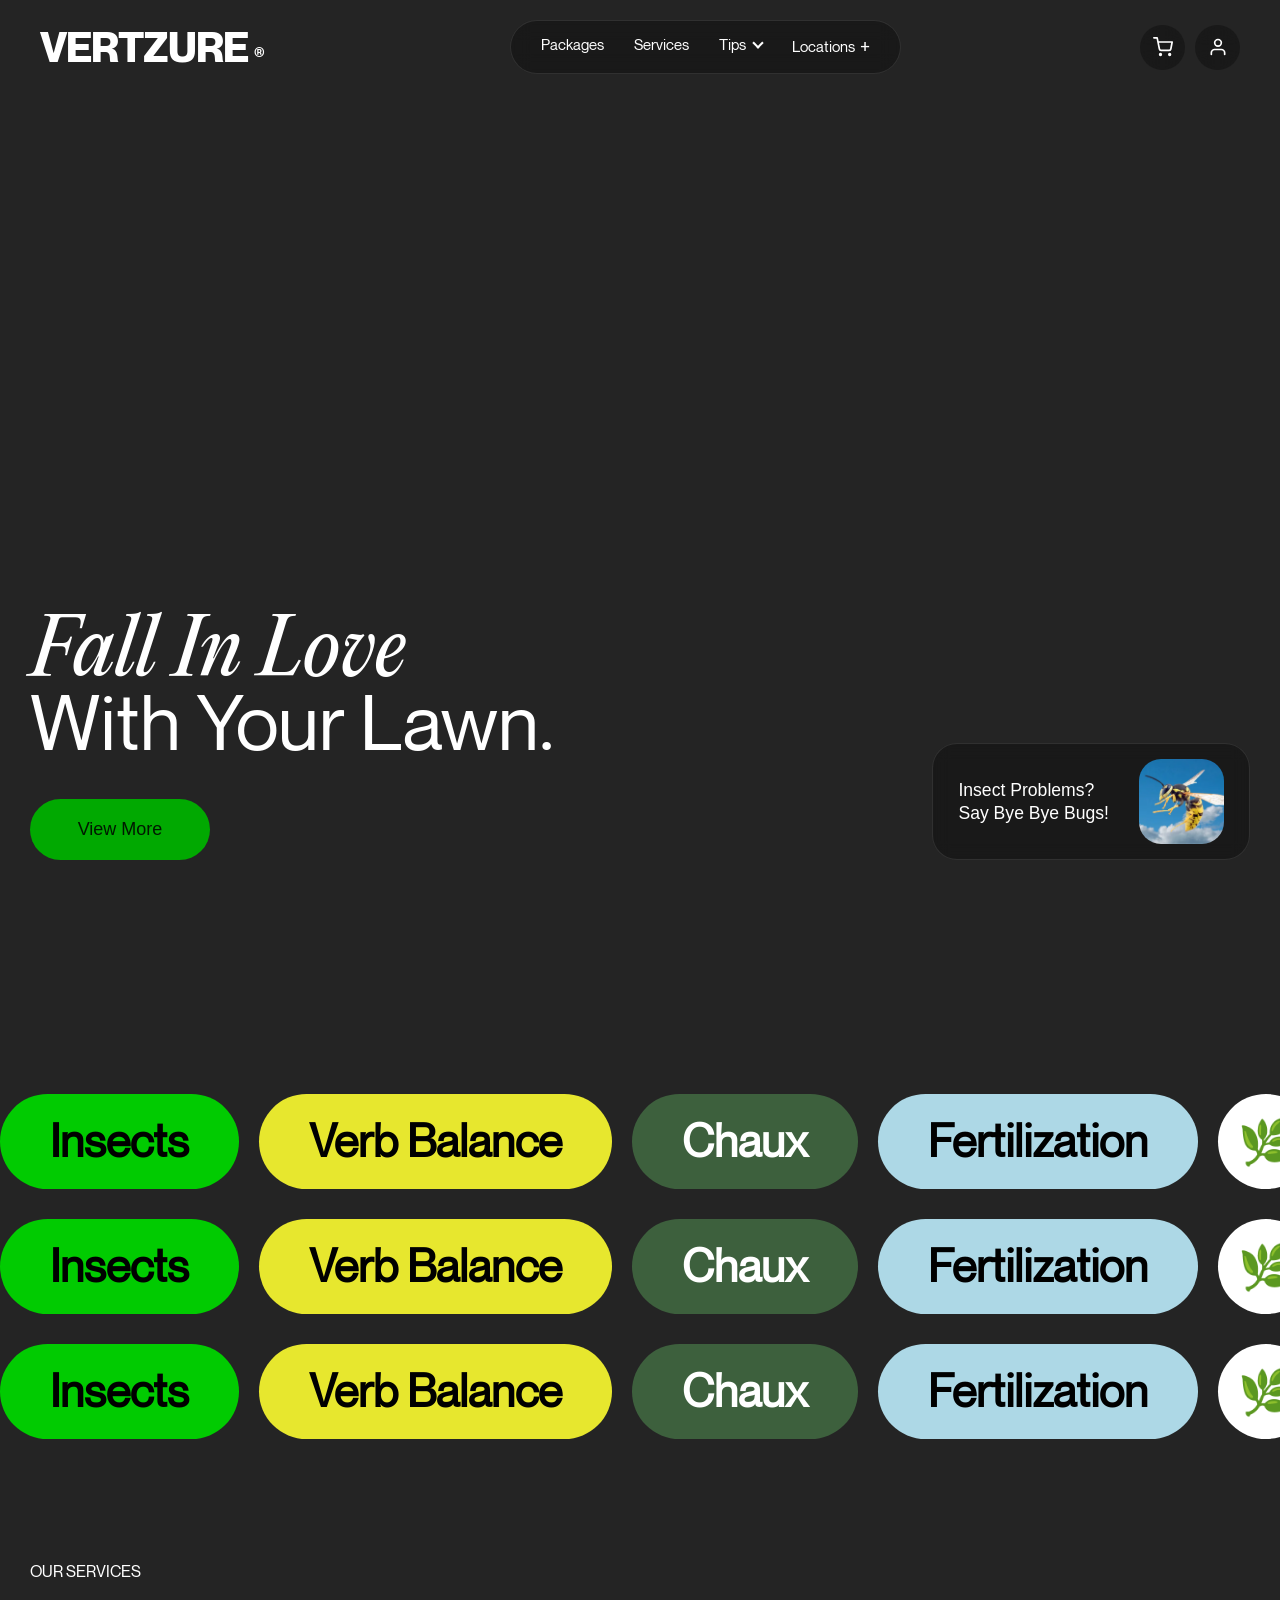
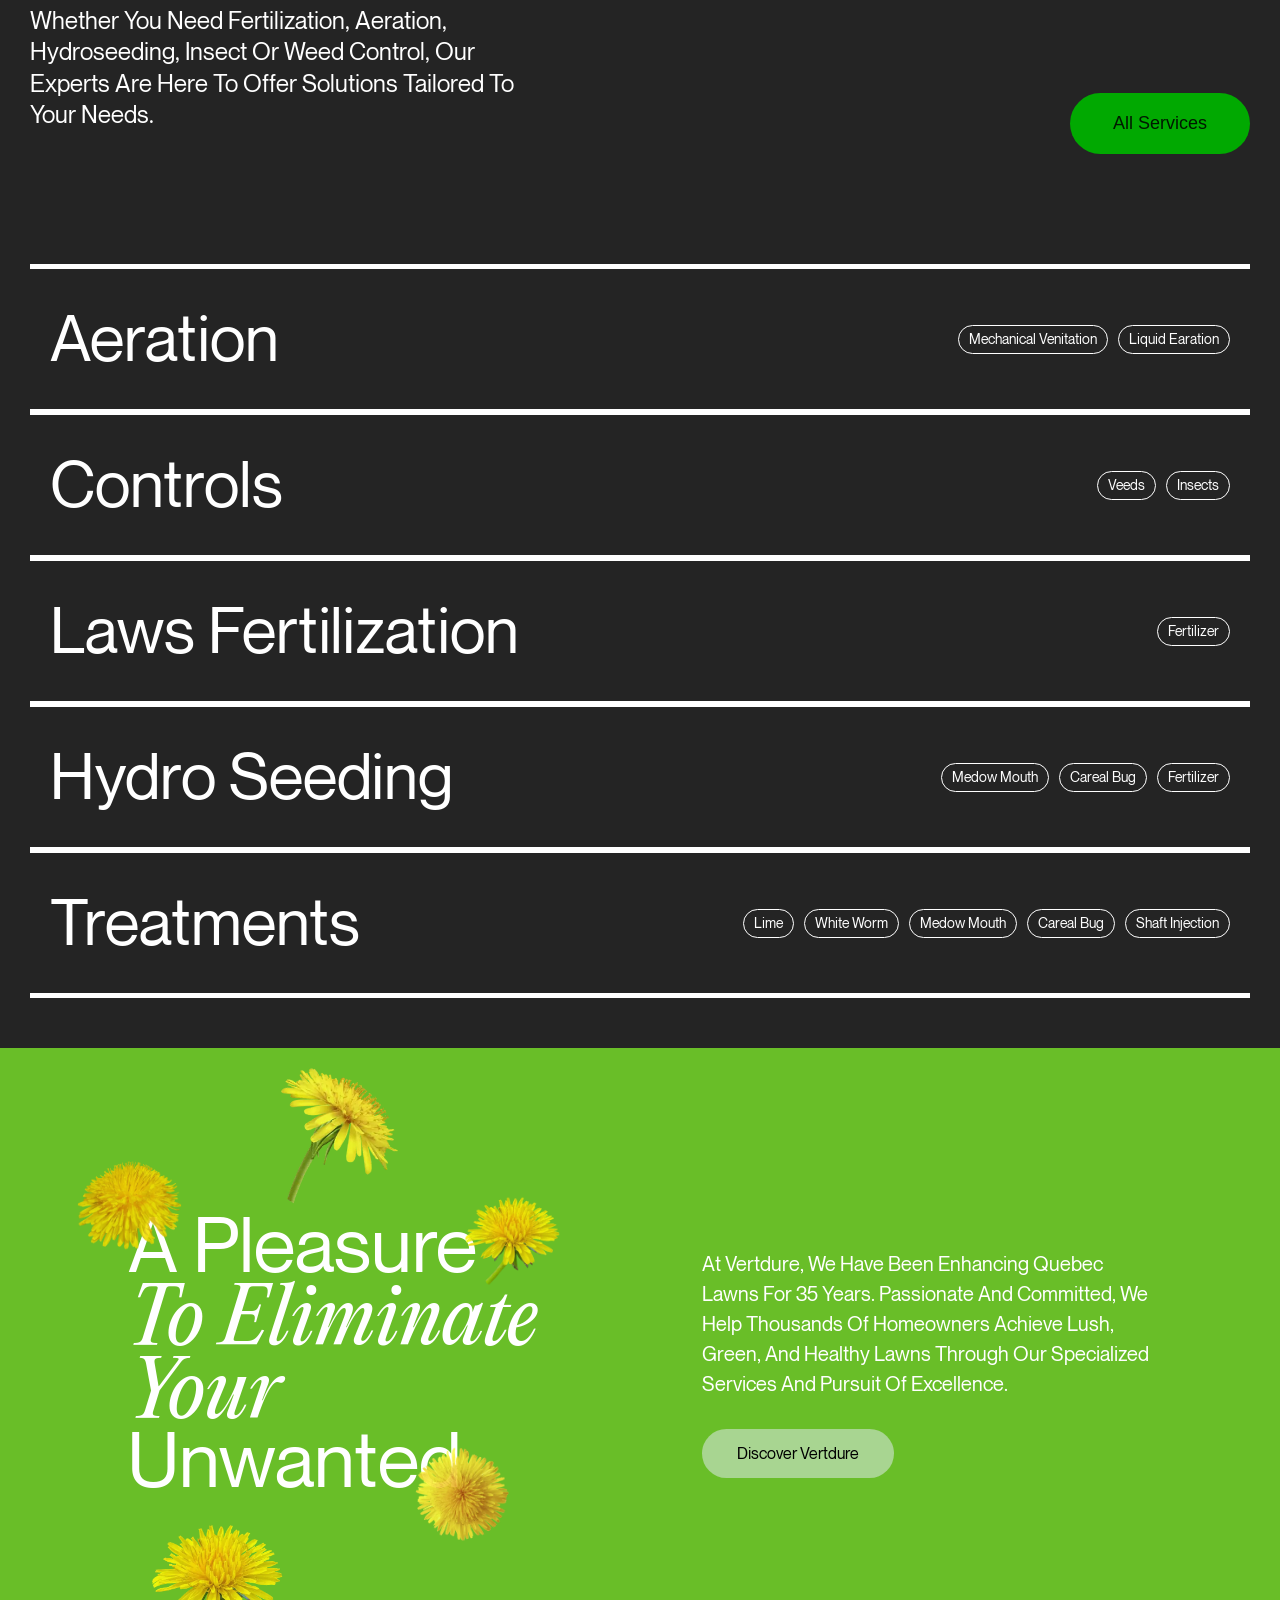
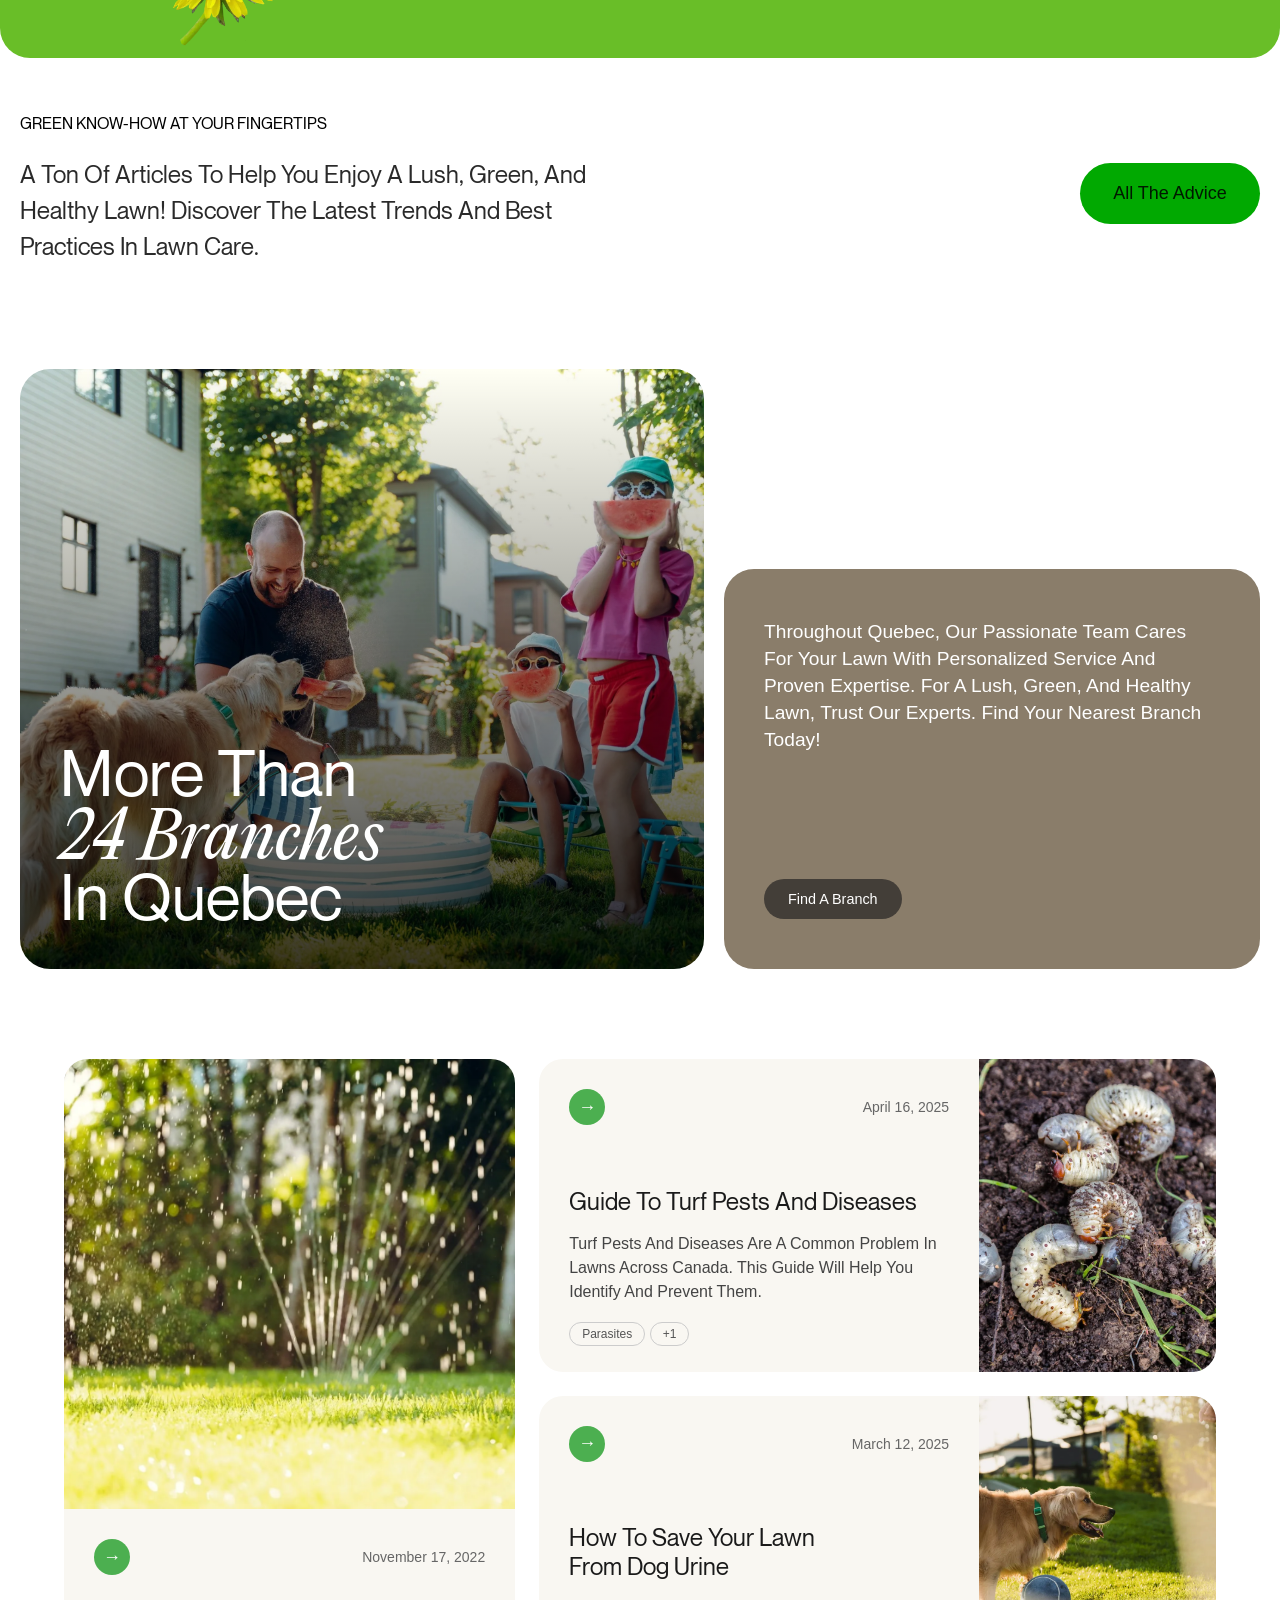
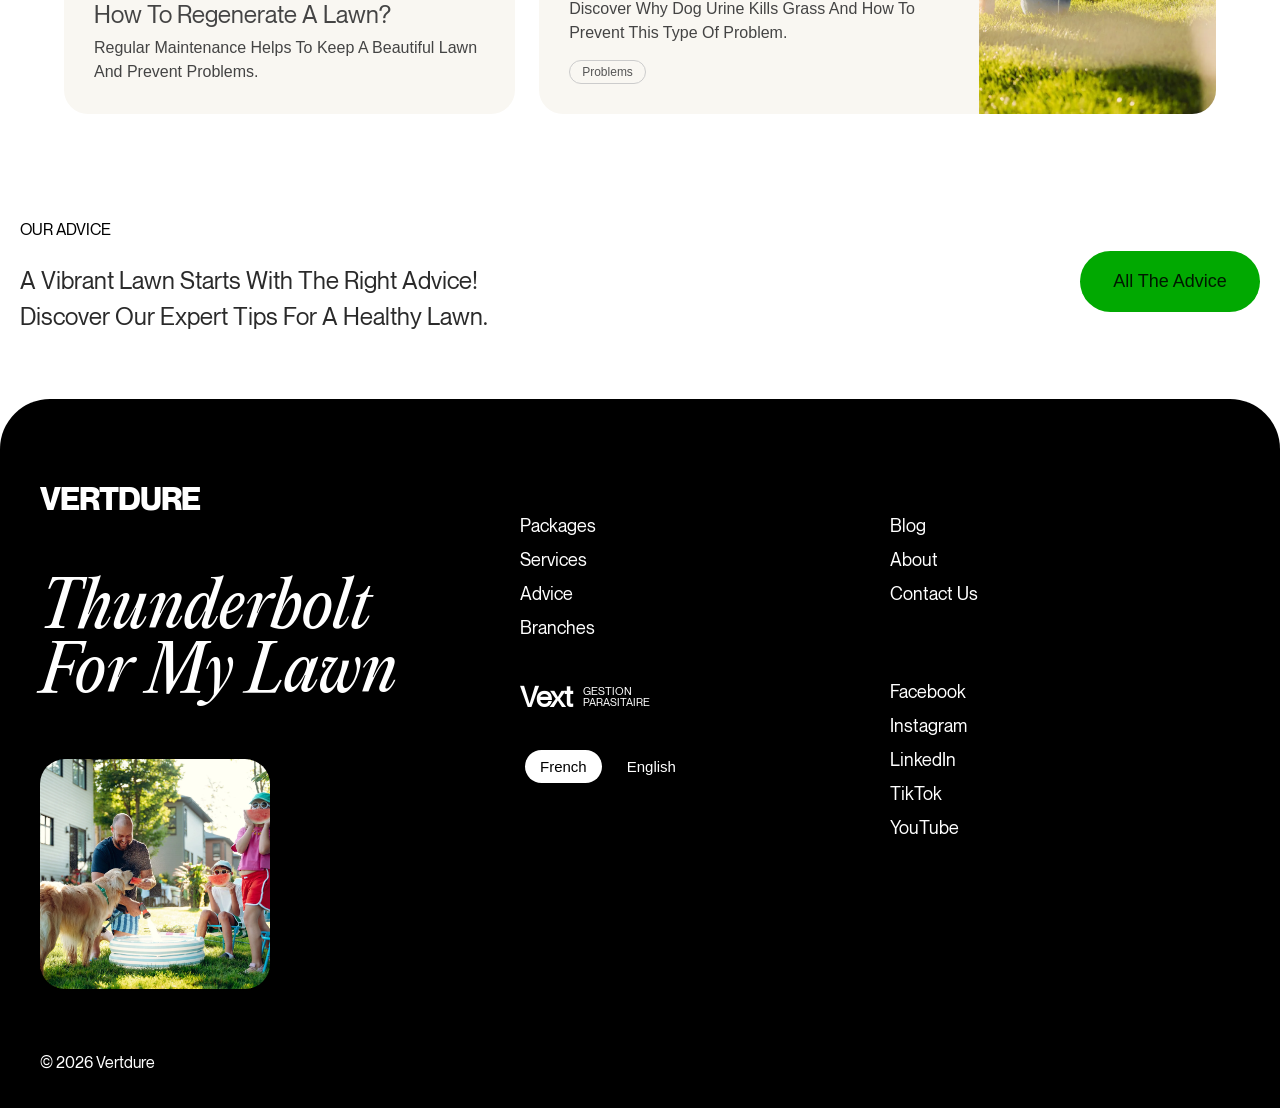
==== index.html @ 97057f25 "Add files via upload" ====
<!DOCTYPE html>
<html lang="en">

<head>
    <meta charset="UTF-8">
    <meta name="viewport" content="width=device-width, initial-scale=1.0">
    <title>VERTZURE</title>
    <link rel="stylesheet" href="Files/style.css">
</head>

<body>
    <main>
        <div class="page-1">
            <nav class="navbar">
                <div class="logo">
                    <a href="index.html">VERTZURE<span>®</span></a>
                </div>

                <div class="nav-container">
                    <ul class="nav-links">
                        <li><a href="Files/packages.html">Packages</a></li>
                        <li><a href="Files/services.html">Services</a></li>
                        <li id="tips">
                            <a href="#" style="display: flex; gap: 8px;">Tips <i class="chevron"></i></a>
                        </li>
                        <div class="tips-hover">
                            <li><a href="#">questions</a></li>
                            <li><a href="#">commom problems</a></li>
                        </div>
                        <li>
                            <a href="Files/branches.html">Locations <span class="plus"> +</span></a>
                        </li>
                    </ul>
                </div>

                <div class="nav-actions">
                    <div class="icon-circle">
                        <svg width="20" height="20" viewBox="0 0 24 24" fill="none" stroke="currentColor"
                            stroke-width="2" stroke-linecap="round" stroke-linejoin="round">
                            <circle cx="9" cy="21" r="1"></circle>
                            <circle cx="20" cy="21" r="1"></circle>
                            <path d="M1 1h4l2.68 13.39a2 2 0 0 0 2 1.61h9.72a2 2 0 0 0 2-1.61L23 6H6"></path>
                        </svg>
                    </div>
                    <div class="icon-circle">
                        <svg width="20" height="20" viewBox="0 0 24 24" fill="none" stroke="currentColor"
                            stroke-width="2" stroke-linecap="round" stroke-linejoin="round">
                            <path d="M20 21v-2a4 4 0 0 0-4-4H8a4 4 0 0 0-4 4v2"></path>
                            <circle cx="12" cy="7" r="4"></circle>
                        </svg>
                    </div>
                </div>
            </nav>

            <video id="main" autoplay loop muted>
                <source src="Files/content/Vertdure_Banie_re_SiteWeb_V5_VerySmall.mp4">
            </video>

            <div class="page-1-footer">
                <div class="page-1-footer-left">
                    <h1 class="fh1">Fall in love</h1>
                    <h1 class="sh1">with your lawn.</h1>
                    <button>view more</button>
                </div>
                <div class="page-1-footer-left">
                    <div class="insect-card">
                        <div class="card-text">
                            Insect problems? <br>
                            Say Bye Bye Bugs!
                        </div>

                        <div class="card-images">

                            <div class="feature-image">
                                <img src="Files/content/bee.webp" alt="Wasp">
                            </div>
                        </div>
                    </div>
                </div>
            </div>
        </div>
        <!-- page 1 ended -->

        <div class="page-2">
            <div class="animate-row animate-01">
                <div class="box" style="background-color: rgb(1, 203, 1);">Insects</div>
                <div class="box" style="background-color: rgb(231, 231, 46);">verb balance</div>
                <div class="box" style="background-color: rgb(61, 96, 61); color: white;">chaux</div>
                <div class="box" style="background-color: lightblue;">fertilization</div>
                <div class="round">🌿</div>
                <div class="box" style="background-color: rgb(1, 203, 1);">Insects</div>
                <div class="box" style="background-color: rgb(231, 231, 46);">verb balance</div>
                <div class="box" style="background-color: rgb(61, 96, 61); color: white;">chaux</div>
                <div class="box" style="background-color: lightblue;">fertilization</div>
                <div class="round">🌿</div>
            </div>

            <div class="animate-row animate-02">
                <div class="box" style="background-color: rgb(1, 203, 1);">Insects</div>
                <div class="box" style="background-color: rgb(231, 231, 46);">verb balance</div>
                <div class="box" style="background-color: rgb(61, 96, 61); color: white;">chaux</div>
                <div class="box" style="background-color: lightblue;">fertilization</div>
                <div class="round">🌿</div>
                <div class="box" style="background-color: rgb(1, 203, 1);">Insects</div>
                <div class="box" style="background-color: rgb(231, 231, 46);">verb balance</div>
                <div class="box" style="background-color: rgb(61, 96, 61); color: white;">chaux</div>
                <div class="box" style="background-color: lightblue;">fertilization</div>
                <div class="round">🌿</div>
            </div>

            <div class="animate-row animate-01">
                <div class="box" style="background-color: rgb(1, 203, 1);">Insects</div>
                <div class="box" style="background-color: rgb(231, 231, 46);">verb balance</div>
                <div class="box" style="background-color: rgb(61, 96, 61); color: white;">chaux</div>
                <div class="box" style="background-color: lightblue;">fertilization</div>
                <div class="round">🌿</div>
                <div class="box" style="background-color: rgb(1, 203, 1);">Insects</div>
                <div class="box" style="background-color: rgb(231, 231, 46);">verb balance</div>
                <div class="box" style="background-color: rgb(61, 96, 61); color: white;">chaux</div>
                <div class="box" style="background-color: lightblue;">fertilization</div>
                <div class="round">🌿</div>
            </div>
        </div>
        </div>
        <!-- page 2 ended -->

        <div class="page-3">
            <div class="page-3-text">
                <h2>our services</h2>
                <p>Whether you need fertilization, aeration, hydroseeding, insect or weed control, our experts are here
                    to offer solutions tailored to your needs.</p>
            </div>
            <button>all services</button>
        </div>
        <!-- page 3 ended -->

        <div class="page-4">
            <div class="service-01">
                <h2>aeration</h2>
                <div class="text">
                    <p>mechanical venitation</p>
                    <p>liquid earation</p>
                </div>
            </div>
            <div class="service-01">
                <h2>controls</h2>
                <div class="text">
                    <p>veeds</p>
                    <p>insects</p>
                </div>
            </div>
            <div class="service-01">
                <h2>laws fertilization</h2>
                <div class="text">
                    <p>fertilizer</p>
                </div>
            </div>
            <div class="service-01">
                <h2>hydro seeding</h2>
                <div class="text">
                    <p>medow mouth</p>
                    <p>careal bug</p>
                    <p>fertilizer</p>
                </div>
            </div>
            <div class="service-01">
                <h2>treatments</h2>
                <div class="text">
                    <p>lime</p>
                    <p>white worm</p>
                    <p>medow mouth</p>
                    <p>careal bug</p>
                    <p>shaft injection</p>
                </div>
            </div>
        </div>
        <!-- page 4 ended -->

        <div class="page-5">
            <section class="lawn-hero">
                <span class="flower f1"><img src="Files/content/f1.png" alt=""></span>
                <span class="flower f2"><img src="Files/content/f2.png" alt=""></span>
                <span class="flower f3"><img src="Files/content/f3.png" alt=""></span>
                <span class="flower f4"><img src="Files/content/f4.png" alt=""></span>
                <span class="flower f5"><img src="Files/content/f3.png" alt=""></span>


                <div class="hero-container">
                    <div class="hero-left">
                        <h1 class="hero-heading">
                            A pleasure <br>
                            <span class="italic-serif">to eliminate</span> <br>
                            <span class="italic-serif">your</span> <br>
                            unwanted
                        </h1>
                    </div>

                    <div class="hero-right">
                        <p class="hero-desc">
                            At Vertdure, we have been enhancing Quebec lawns for 35 years.
                            Passionate and committed, we help thousands of homeowners achieve
                            lush, green, and healthy lawns through our specialized services
                            and pursuit of excellence.
                        </p>
                        <a href="#" class="btn-discover">Discover Vertdure</a>
                    </div>
                </div>
            </section>
        </div>




        <section class="our-advice-section">
            <div class="advice-head">
                <div class="advice-left">
                    <p>Green know-how at your fingertips
                    </p>
                    <p class="advice">A ton of articles to help you enjoy a lush, green, and <br> healthy lawn! Discover
                        the latest trends and best <br> practices in lawn care.</p>
                </div>
                <div class="advice-left">
                    <button>all the advice</button>
                </div>
            </div>
        </section>


        <div class="branch-promo-section">
            <div class="promo-image-box">
                <div class="promo-image-content">
                    <h2>More than <br><span class="italic-serif">24 branches</span> <br>in Quebec</h2>
                </div>
            </div>

            <div class="promo-info-card">
                <p>Throughout Quebec, our passionate team cares for your lawn with personalized service and proven
                    expertise. For a lush, green, and healthy lawn, trust our experts. Find your nearest branch today!
                </p>
                <a href="#" class="branch-btn">Find a branch</a>
            </div>
        </div>




        <section class="blog-section">
            <div class="grid-container">

                <article class="card card-vertical">
                    <div class="card-img-wrapper">
                        <img src="Files/content/grd3.webp" alt="Lawn sprinkler">
                    </div>
                    <div class="card-body">
                        <div class="card-meta">
                            <div class="arrow-btn">→</div>
                            <span class="date">November 17, 2022</span>
                        </div>
                        <p class="h3">How to regenerate a lawn?</p>
                        <p>Regular maintenance helps to keep a beautiful lawn and prevent problems.</p>

                    </div>
                </article>

                <article class="card card-horizontal">
                    <div class="card-body">
                        <div class="card-meta">
                            <div class="arrow-btn">→</div>
                            <span class="date">April 16, 2025</span>
                        </div>
                        <div class="last">
                            <p class="p">Guide to Turf Pests and Diseases</p>
                            <p>Turf pests and diseases are a common problem in lawns across Canada. This guide will help
                                you identify and prevent them.</p>
                            <div class="tags">
                                <span class="tag">Parasites</span>
                                <span class="tag">+1</span>
                            </div>
                        </div>
                    </div>
                    <div class="card-img-wrapper">
                        <img src="Files/content/grd1.webp" alt="Turf pests">
                    </div>
                </article>

                <article class="card card-horizontal">
                    <div class="card-body">
                        <div class="card-meta">
                            <div class="arrow-btn">→</div>
                            <span class="date">March 12, 2025</span>
                        </div>
                        <div class="last">
                            <p class="p">How to save your lawn <br> from dog urine</p>
                            <p>Discover why dog urine kills grass and how to prevent this type of problem.</p>
                            <span class="tag">problems</span>
                        </div>

                    </div>
                    <div class="card-img-wrapper">
                        <img src="Files/content/grd2.webp" alt="Dog on lawn">
                    </div>
                </article>

            </div>
        </section>


        <section class="our-advice-section">
            <div class="advice-head">
                <div class="advice-left">
                    <p>our advice</p>
                    <p class="advice">A vibrant lawn starts with the right advice! <br> Discover our expert tips for a
                        healthy lawn.</p>
                </div>
                <div class="advice-left">
                    <button>all the advice</button>
                </div>
            </div>
        </section>




        <footer class="site-footer">
            <div class="footer-container">

                <div class="footer-col brand-col">
                    <div class="footer-logo">VERT<span class="drop">D</span>URE</div>
                    <h2 class="footer-headline">Thunderbolt<br>for my lawn</h2>
                    <div class="footer-image-box">
                        <img src="Files/content/dog.webp" alt="Family enjoying lawn">
                    </div>
                </div>

                <div class="footer-right">


                    <div class="footer-col">
                        <nav class="footer-nav">
                            <ul>
                                <li><a href="#">Packages</a></li>
                                <li><a href="#">Services</a></li>
                                <li><a href="#">Advice</a></li>
                                <li><a href="#">Branches</a></li>
                            </ul>
                        </nav>

                        <div class="vext-brand">
                            <span class="vext-logo">vext</span>
                            <span class="vext-tagline">Gestion<br>parasitaire</span>
                        </div>

                        <div class="lang-toggle">
                            <button class="lang-btn active">French</button>
                            <button class="lang-btn">English</button>
                        </div>
                    </div>

                    <div class="footer-col">
                        <nav class="footer-nav">
                            <ul>
                                <li><a href="#">Blog</a></li>
                                <li><a href="#">About</a></li>
                                <li><a href="#">Contact us</a></li>
                            </ul>
                        </nav>

                        <nav class="social-nav">
                            <ul>
                                <li><a href="#">Facebook</a></li>
                                <li><a href="#">Instagram</a></li>
                                <li><a href="#">LinkedIn</a></li>
                                <li><a href="#">TikTok</a></li>
                                <li><a href="#">YouTube</a></li>
                            </ul>
                        </nav>
                    </div>

                </div>
            </div>

            <div class="footer-bottom">
                <p>&copy; 2026 Vertdure</p>
            </div>
        </footer>
    </main>

    <script src="Files/script.js"></script>
</body>

</html>
---- Files/style.css ----
@font-face {
  font-family: 'bold';
  src: url('content/NeueMontreal-Bold.woff2')
}
@font-face {
  font-family: 'normal';
  src: url('content/NeueMontreal-Regular.woff2')
}
@font-face {
  font-family: 'italic';
  src: url('content/PPEditorialNew-Italic.woff2')
}
body {
  margin: 0;
  padding: 0;
  font-family: 'normal', sans-serif;
  text-transform: capitalize;
}

.navbar {
  display: flex;
  align-items: center;
  justify-content: space-between;
  padding: 20px 40px;
  position: absolute;
  top: 0;
  width: 100%;
  box-sizing: border-box;
  z-index: 100;
}

/* Logo Styling */
.logo {
  color: white;
  font-weight: bolder;
  font-size: 42px;
  letter-spacing: -1px;
  display: flex;
  align-items: center;
  font-family: 'bold';
}


.logo span{
    font-size: 20px;
    padding: 6px;
    padding-top: 0;
    margin-top: -10px;
}

.nav-container {
 background-color: rgba(0, 0, 0, 0.297);
  backdrop-filter: blur(10px);
  -webkit-backdrop-filter: blur(10px);
  border-radius: 50px;
  padding: 5px 30px;
  border: 1px solid rgba(255, 255, 255, 0.1);
}

.nav-links {
  list-style: none;
  display: flex;
  gap: 30px;
  margin: 0;
  padding: 10px 0;
}

.nav-links li a {
  color: white;
  text-decoration: none;
  font-size: 15px;
  font-weight: 500;
  display: flex;
  align-items: center;
  gap: 5px;
  transition: opacity 0.3s;
}

.nav-links li a:hover {
  opacity: 0.7;
}

/* Chevron and Plus Icons */
.chevron::before {
  content: '';
  border: solid white;
  border-width: 0 2px 2px 0;
  display: inline-block;
  padding: 3px;
  transform: rotate(45deg);
  margin-bottom: 3px;
}

.plus {
  font-size: 18px;
  font-weight: 300;
}

/* Right Side Action Icons */
.nav-actions {
  display: flex;
  gap: 10px;
}

.icon-circle {
  width: 45px;
  height: 45px;
  backdrop-filter: blur(10px);
  border-radius: 50%;
  display: flex;
  align-items: center;
  justify-content: center;
  background-color: rgba(0, 0, 0, 0.297);
  color: white;
  cursor: pointer;
  transition: background 0.3s;
}

.icon-circle:hover {
  background: rgba(255, 255, 255, 0.1);
}
.page-1 video{
    width: 100%;
    height: 110vh;
    object-fit: cover;
    border-bottom-left-radius: 50px;
    border-bottom-right-radius: 50px;
    
}
.page-1{
   background-color: rgb(36, 36, 36);
}
.page-1-footer{
    position: absolute;
    bottom: 30px;
    left: 0;
    z-index: 999;
    width: 100%;
    display: flex;
    align-items: flex-end;
    justify-content: space-between;
}
.fh1{
    font-family: 'Italic';
    line-height: 0;
    font-size:6vw;
    color: white;
    font-weight: lighter;
}
.sh1{
    font-family: 'normal';
    font-size: 6vw;
    line-height: 50px;
    color: white;
    font-weight: lighter;
}
button{
    padding: 20px 10px;
    font-size: 18px;
    font-weight: 100;
    width: 180px;
    background-color: rgb(1, 169, 1);
    color: rgba(0, 0, 0, 0.856);
    border-radius: 40px;
    border: none;
    transition: .5s;
    text-transform: capitalize;cursor: pointer;
}
button:hover{
    background-color: rgba(197, 197, 197, 0.888);
    color: rgb(0, 0, 0);
    scale: 1.050;
}
.page-1-footer-left{
    padding: 10px 30px;
}

.insect-card {
  display: flex;
  align-items: center;
  justify-content: space-between;
  background-color: rgba(0, 0, 0, 0.295); 
  backdrop-filter: blur(8px);
  border-radius: 25px;
  padding: 15px 25px;
  width: fit-content;
  max-width: 450px;
  color: white;
  font-family: 'Inter', sans-serif;
  border: 1px solid rgba(255, 255, 255, 0.1);
}

.card-text {
  font-size: 1.1rem;
  font-weight: 200;
  line-height: 1.3;
  margin-right: 30px;
}

.card-images {
  display: flex;
  gap: 12px;
  align-items: center;
}

.logo-box {
  width: 60px;
  height: 60px;
  background-color: black;
  border-radius: 18px;
  display: flex;
  align-items: center;
  justify-content: center;
  overflow: hidden;
}

.logo-box img {
  width: 70%;
  height: auto;
}

.feature-image {
  width: 85px;
  height: 85px;
  border-radius: 22px;
  overflow: hidden;
}

.feature-image img {
  width: 100%;
  height: 100%;
  object-fit: cover;
}
/* page one ended */


.page-2 {
    padding: 100px 0; /* Side padding hata di taaki marquee edge-to-edge chale */
    background-color: rgb(36, 36, 36);
    overflow: hidden;
    display: flex;
    flex-direction: column;
    gap: 30px;
}

.animate-row {
  
    display: flex;
    width: fit-content; /* Important: content ke hisaab se width lega */
    gap: 20px;
    white-space: nowrap;
}

/* Row 1: Left move karegi */
.animate-01 {
    animation: move-left 20s linear infinite;
}

/* Row 2: Right move karegi */
.animate-02 {
    animation: move-right 30s linear infinite;
}

.box {
    padding: 20px 50px;
    border-radius: 100px;
    display: flex;
    align-items: center;
    justify-content: center;
    flex-shrink: 0;
    font-size: 45px;
    font-weight: bold;
}

.round {
    background-color: rgb(255, 255, 255);
    padding: 20px;
    border-radius: 50%;
    font-size: 45px;
    flex-shrink: 0;
}

/* Animation Keyframes */
@keyframes move-left {
    from { transform: translateX(0); }
    to { transform: translateX(-50%); } /* Half translate kyunke content duplicated hai */
}

@keyframes move-right {
    from { transform: translateX(-50%); }
    to { transform: translateX(0); }
}

.page-3{
  display: flex;
  align-items: flex-end;
  justify-content: space-between;
  padding: 10px 30px;
  color: white;
   background-color: rgb(36, 36, 36);
}
.page-3 p{
  font-size: 24px;
  max-width: 500px;
  line-height: 1.3;
}
.page-3 h2{
  text-transform: uppercase;
  font-weight: lighter;
  font-size: 16px;
}

.page-4{
  padding: 100px 30px;
  padding-bottom: 100px;
  border-bottom-left-radius: 50px;
  border-bottom-right-radius: 50px;
   background-color: rgb(36, 36, 36);

}

.service-01{
  padding: 30px 20px;
  display: flex;
  align-items: center;
  justify-content: space-between;
  border-bottom: 1px solid white;
  border-top: 5px solid white;
  height: max-content;
  max-width: 98%;
  margin: auto;
  cursor: pointer;
  z-index: 999;
  position: relative;
  transition: 5s;
  
  
}
.service-01:nth-child(5){
  border-bottom: 5px solid white;
}
.service-01::before{
  content: "";
width: 100%;
height: 100%;
position: absolute;
top: 0;
left: 0;
z-index: -1;
transition: .2s;

}

.service-01:hover::before{
content: "";
width: 100%;
height: 100%;
background-color: green;
position: absolute;
top: 0;
left: 0;
z-index: -1;

}


.text{
  display: flex;
  gap: 10px;
  color: white;
}
.service-01 h2{
  font-size: 5vw;
  color: white;
  font-weight: 100;
  line-height: 0;
  margin: 40px 0px;
}
.service-01 p{
  border-radius: 100px;
  padding: 5px 10px;
  font-size: 14px;
  border: 1.5px solid white;
}

/* page 4 ended */

/* Container Styles */
.lawn-hero {
    background-color: #69be28; /* Vibrant Lawn Green */
    padding: 80px 10%;
    position: relative;
    overflow: hidden;
    color: #ffffff;
    font-family: 'normal', sans-serif;
    display: flex;
    align-items: center;
    border-bottom-left-radius: 30px;
    border-bottom-right-radius: 30px;
    min-height: 450px;
    margin-top: -50px;
}

.hero-container {
    display: flex;
    justify-content: space-between;
    align-items: center;
    width: 100%;
    max-width: 1200px;
    margin: 0 auto;
    z-index: 2; /* Keeps text above flowers */
}

/* Typography Styles */
.hero-left {
    flex: 1;
}

.hero-heading {
    font-size: clamp(40px, 6vw, 80px);
    line-height: 0.9;
    margin: 0;
    font-weight: 400;
}

.italic-serif {
    font-family: 'Italic', serif;
    font-style: italic;
    font-weight: normal;
}

.hero-right {
    flex: 0 1 450px;
    padding-left: 40px;
}

.hero-desc {
    font-size: 20px;
    line-height: 1.5;
    margin-bottom: 30px;
}

.btn-discover {
    display: inline-block;
    background-color: #a8d591; /* Soft Mint Green */
    color: #000000;
    padding: 15px 35px;
    border-radius: 50px;
    text-decoration: none;
    font-weight: 500;
    transition: transform 0.2s ease;
}

.btn-discover:hover {
    transform: scale(1.05);
}

.flower {
    position: absolute;
    z-index: 999;
    opacity: 0.9;
}

.f1  { top: 0%; left: 20%;}
.f2  { top: 15%; left: 5%; height: 70px; }
.f3  { top: 20%; left: 35%; height: 60px; }
.f4  { bottom: 25%; left: 31%; height: 80px; }
.f5  { bottom: 15%; left: 10%; height: 80px; }

.flower img{
  height: 130px;
}
.f1 img{
  height: 180px;
}
.f5 img{
  height: 180px;
}

@media (max-width: 768px) {
    .hero-container {
        flex-direction: column;
        text-align: left;
    }
    .hero-right {
        padding-left: 0;
        margin-top: 40px;
    }
}
.blog-section {
    padding: 50px 5%;
    background-color: #ffffff;
    font-family: 'Inter', sans-serif;
    
}

.grid-container {
    display: grid;
    grid-template-columns: 1fr 1.5fr; 
    gap: 24px;
    max-width: 1380px;
    margin: 0 auto;
}

/* Card Basics */
.card {
    background-color: #f9f7f2;
    border-radius: 24px;
    display: flex;
    flex-direction: column;
    overflow: hidden; /* CRITICAL: Clips images to the border-radius */
    height: 100%;
}

.card-body {
    padding: 30px;
    display: flex;
    flex-direction: column;
    justify-content: space-between;
    flex: 1;
    min-width: 0; /* CRITICAL: Prevents text from pushing the width wide */
}

/* Fix for the internal 'last' wrapper */
.last {
    flex: 1;
    display: flex;
    justify-content: flex-end;
    align-items: flex-start;
    flex-direction: column;
}
.last span{
  margin-top: 15px;
}

.card-img-wrapper {
    overflow: hidden;
    position: relative;
}

.card-img-wrapper img {
    width: 100%;
    height: 100%;
    object-fit: cover;
    display: block;
}

/* Featured Left Card */
.card-vertical {
    grid-row: span 2;
}

.card-vertical .card-img-wrapper {
    height: 450px;
}

/* Horizontal Cards */
.card-horizontal {
    flex-direction: row;
    align-items: stretch;
}

.card-horizontal .card-img-wrapper {
    width: 35%; /* Fixed ratio for side images */
    flex-shrink: 0; /* Prevents image from squishing */
}

/* Elements */
.card-meta {
    display: flex;
    justify-content: space-between;
    align-items: center;
    margin-bottom: 20px;
}

.arrow-btn {
    background-color: #4caf50;
    color: white;
    width: 36px;
    height: 36px;
    border-radius: 50%;
    display: flex;
    align-items: center;
    justify-content: center;
    font-size: 18px;
    cursor: pointer;
}

.date {
    color: #666;
    font-size: 14px;
}

.last .p {
    font-size: clamp(1.2rem, 5vw, 1.5rem);
    margin: 0 0 15px 0;
    color: #1a1a1a;
    line-height: 1.2;
    font-weight: 0;
    font-family: 'normal', sans-serif;
}

.card-body .h3{
  font-size: clamp(1.2rem, 5vw, 1.5rem);
   font-family: 'normal', sans-serif;
   line-height: 1.7;
}
.card-body p {
    font-size: 16px;
    color: #444;
    line-height: 1.5;
    margin: 0;
}

.tags {
    margin-top: 20px;
}

.tag {
    border: 1px solid #ccc;
    padding: 4px 12px;
    border-radius: 20px;
    font-size: 12px;
    color: #555;
}

/* Mobile Responsiveness */
@media (max-width: 1024px) {
    .grid-container {
        grid-template-columns: 1fr;
    }
    .card-vertical {
        grid-row: auto;
    }
    .card-horizontal {
        flex-direction: column;
    }
    .card-horizontal .card-img-wrapper {
        width: 100%;
        height: 250px;
    }
}

.site-footer {
  background-color: #000000;
  color: white;
  padding: 80px 40px 20px;
  border-top-left-radius: 50px;
  border-top-right-radius: 50px;
}

.footer-container {
  max-width: 1380px;
  margin: 0 auto;
  display: flex;
  justify-content: space-between;
  gap: 40px;
  flex-wrap: wrap;
}

.footer-col {
  min-width: 350px;
}

/* Branding Styles */
.footer-logo {
  font-weight: 900;
  font-size: 2rem;
  letter-spacing: -1px;
  margin-bottom: 40px;
  font-family: 'bold';
}

.footer-headline {
  font-family: 'Italic', serif; /* Or any elegant serif */
  font-style: italic;
  font-size: 4rem;
  line-height: 1;
  margin-bottom: 30px;
  font-weight: 400;
}

.footer-image-box img {
  width: 230px;
  height: 230px;
  border-radius: 25px;
  margin-top: 30px;
  object-fit: cover;
}

/* Nav Styles */
.footer-nav {
  border-top: 1px solid var(--accent-color);
  padding-top: 20px;
  margin-bottom: 40px;
}

.footer-nav ul, .social-nav ul {
  list-style: none;
  padding: 0;
}

.footer-nav li, .social-nav li {
  margin-bottom: 12px;
}

.footer-nav a, .social-nav a {
  color: var(--text-color);
  text-decoration: none;
  font-size: 1.1rem;
  transition: opacity 0.3s;
}

.footer-nav a:hover, .social-nav a:hover {
  opacity: 0.7;
}

/* Special Elements */
.vext-brand {
  display: flex;
  align-items: center;
  gap: 10px;
  margin-bottom: 30px;
}

.vext-logo {
  font-weight: bold;
  font-size: 1.8rem;
}

.vext-tagline {
  font-size: 0.7rem;
  text-transform: uppercase;
  line-height: 1;
}

.lang-toggle {
  width: max-content;
  display: flex;
  align-items: flex-start;
  justify-content: flex-start;
  padding: 5px;
  gap: 10px;
  border-radius: 50px;
}

.lang-btn {
  background: transparent;
  border: none;
  color: var(--text-muted);
  padding: 8px 15px;
  width: max-content;
  border-radius: 50px;
  font-size: 15px;
  cursor: pointer;
}

.lang-btn.active {
  background: #fff;
  color: #000;
}

/* Social Nav Line */
.social-nav {
  border-top: 1px solid var(--accent-color);
  padding-top: 20px;
}
.footer-right{
  display: flex;
  gap: 20px;
}

.footer-bottom {
  max-width: 1380px;
  margin: 60px auto 0;
  font-size: 1rem;
  color: var(--text-muted);
}

/* Responsive */
@media (max-width: 768px) {
  .footer-headline { font-size: 2.5rem; }
  .footer-container { flex-direction: column; }
}

.our-advice-section{
  display: flex;
  align-items: center;
  justify-content: space-between;
  max-width: 1380px;
  padding: 40px 20px;
  margin: auto;
}
.advice-head{
  width: 100%;
  display: flex;
  align-items: center;
  justify-content: space-between;
}
.our-advice-section p{
  text-transform: uppercase;
}
.our-advice-section .advice{
  font-size: 24px;
  line-height: 1.5;
  text-transform: capitalize;
  color: rgb(42, 42, 42);
}


.branch-promo-section {
    display: flex;
    gap: 20px;
    padding: 20px;

    align-items: flex-end;
    max-width: 1380px;
    margin: 20px auto;
    font-family: Arial, sans-serif; /* Primary sans-serif */
}

.promo-image-box {
    flex: 1.5; /* Takes up more space */
    background-image: linear-gradient(to top, rgba(0, 0, 0, 0.775), transparent), url('content/Z62_3298.webp');
    background-size: cover;
    background-position: center;
    border-radius: 30px;
    min-height: 600px;
    position: relative;
    overflow: hidden;
}

.promo-image-content {
    position: absolute;
    bottom: 40px;
    left: 40px;
}

.promo-image-content h2 {
    color: white;
    font-size: 4rem;
    line-height: 0.95;
    margin: 0;
    font-weight: 500;
    font-family: 'normal';
}

.italic-serif {
    font-family: 'Italic';
    font-style: italic;
    font-weight: normal;
}

/* Right Info Card */
.promo-info-card {
    flex: 1;
    background-color: #8a7d6a; /* Muted brown from image */
    border-radius: 30px;
    padding: 50px 40px;
    display: flex;
    flex-direction: column;
    justify-content: space-between;
    color: white;
    min-height: 300px;
}

.promo-info-card p {
    font-size: 1.2rem;
    line-height: 1.4;
    margin: 0;
}

.branch-btn {
    align-self: flex-start;
    background-color: #433e38; /* Dark button color */
    color: white;
    text-decoration: none;
    padding: 12px 24px;
    border-radius: 50px;
    font-size: 0.9rem;
    margin-top: 20px;
}

/* Responsive for Mobile */
@media (max-width: 900px) {
    .branch-promo-section {
        flex-direction: column;
    }
    .promo-image-box {
        min-height: 400px;
    }
    .promo-image-content h2 {
        font-size: 2.5rem;
    }
}

.logo a{
  text-decoration: none;
  color: white;
}

.tips-hover{
  position: absolute;
  background-color: rgba(0, 0, 0, 0.297);
  top: 60px;
  left: 50%;
  width: max-content;
  display: flex;
  backdrop-filter: blur(5px);
   border-radius: 40px;
  gap: 10px;
  transform: translatey(50px);
  transition: .4s;
  opacity: 0;
  visibility: hidden;
}
.tips-hover li{
  padding: 15px;
 
}
.tips-hover.active{
  display: flex;
  opacity: 1;
  transition: .4s;
  visibility: visible;
    transform: translatey(0px);

}
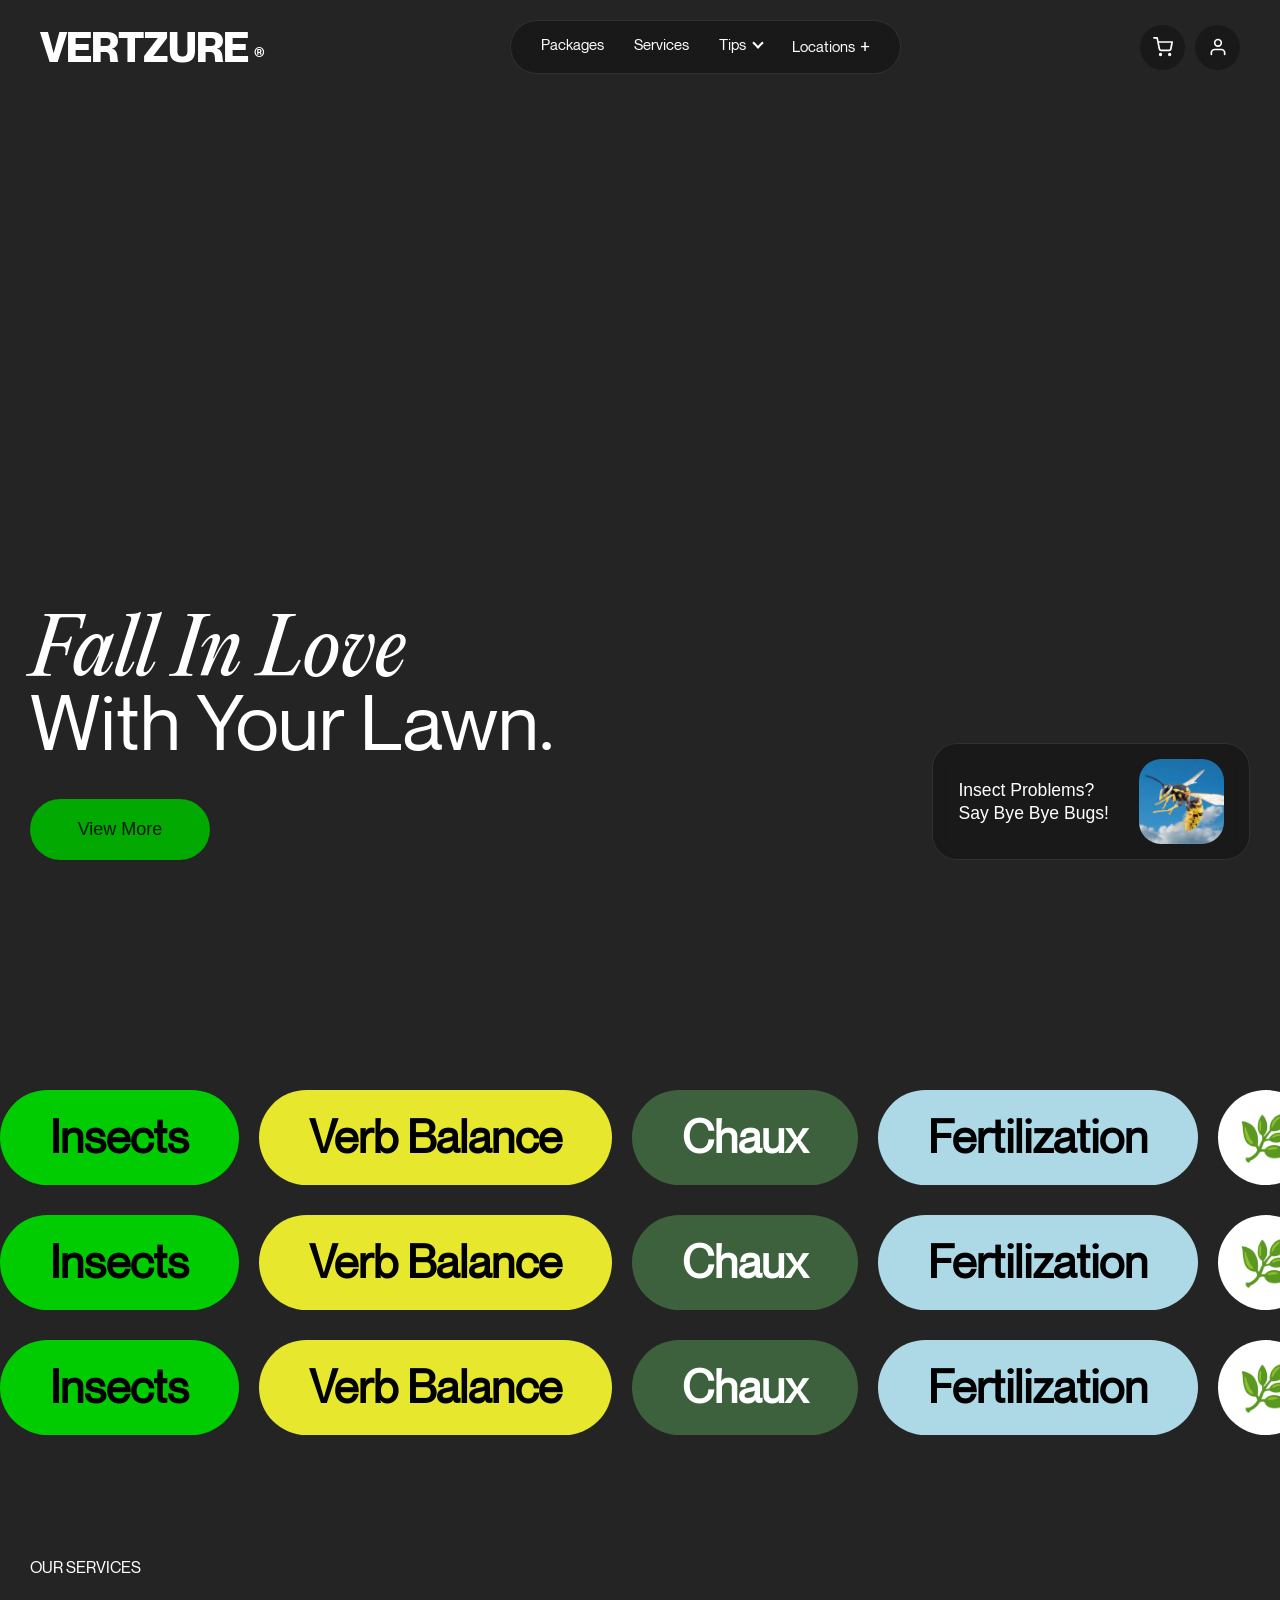
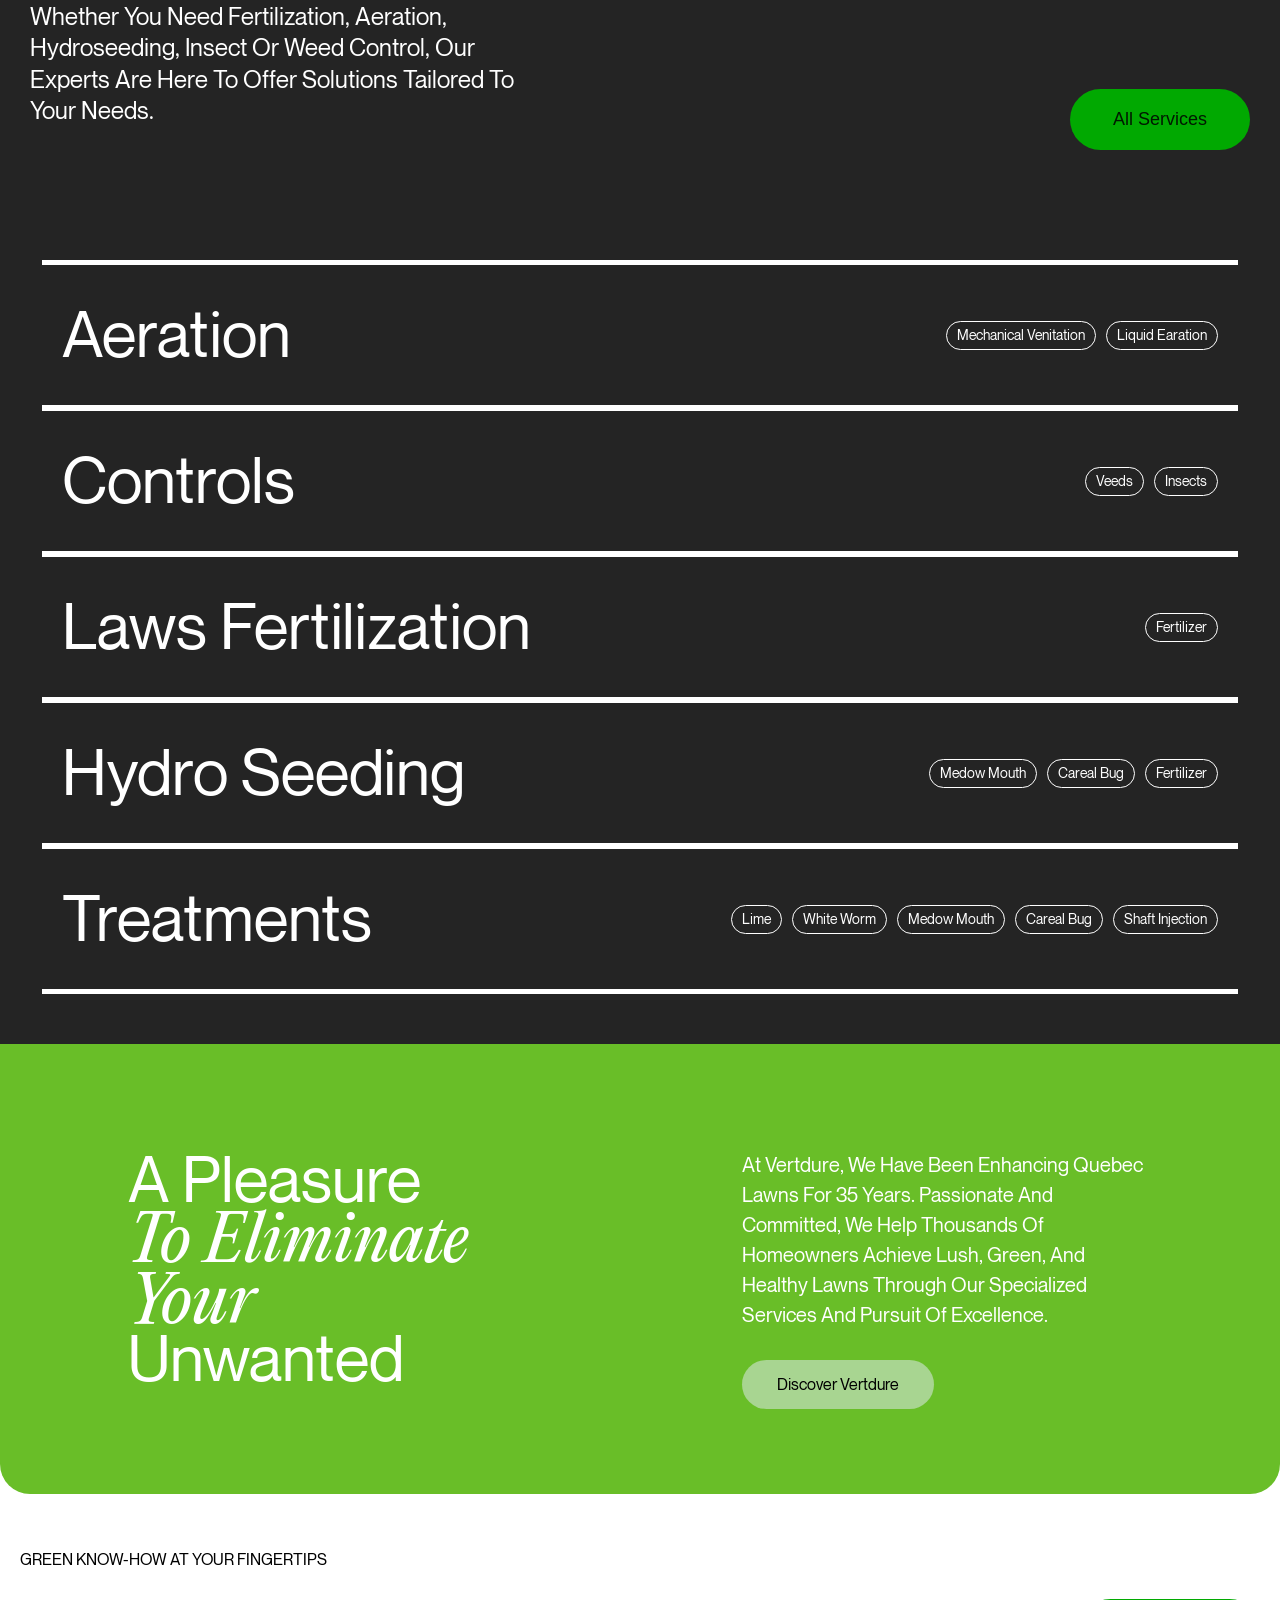
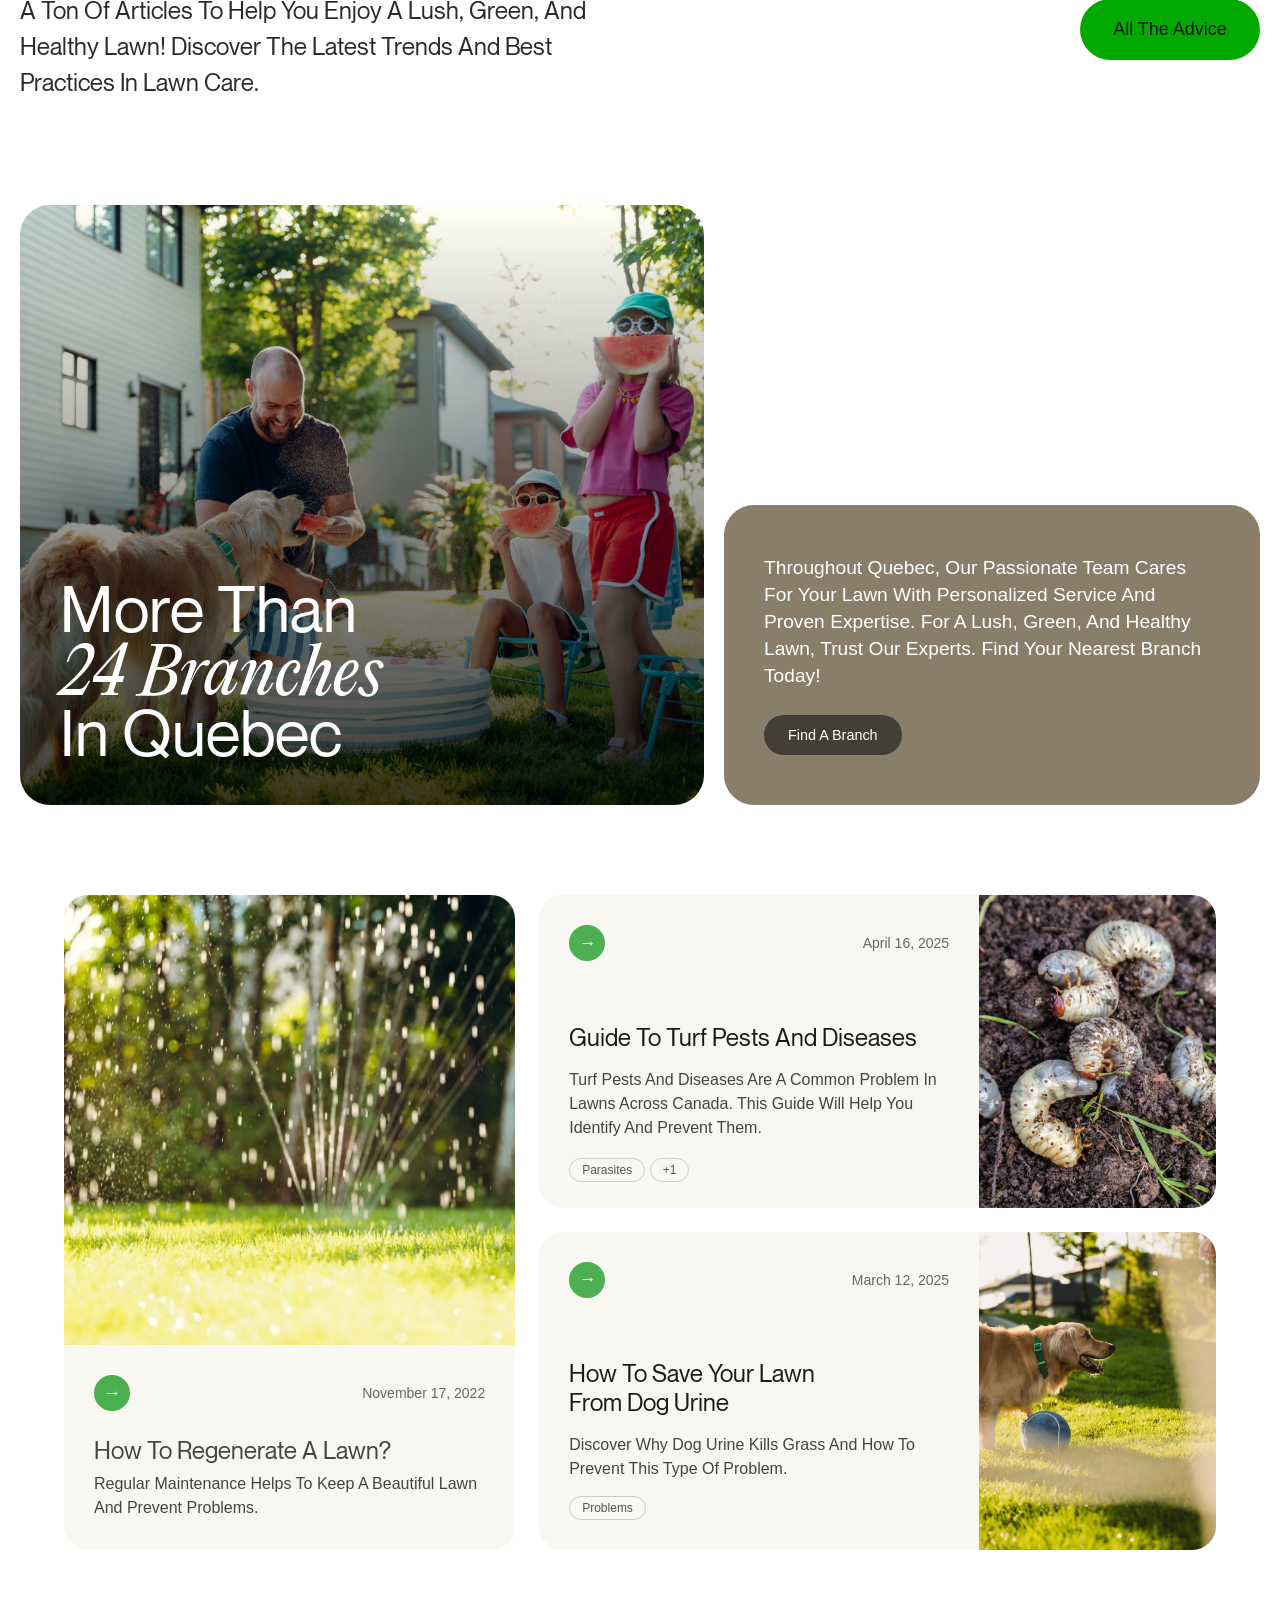
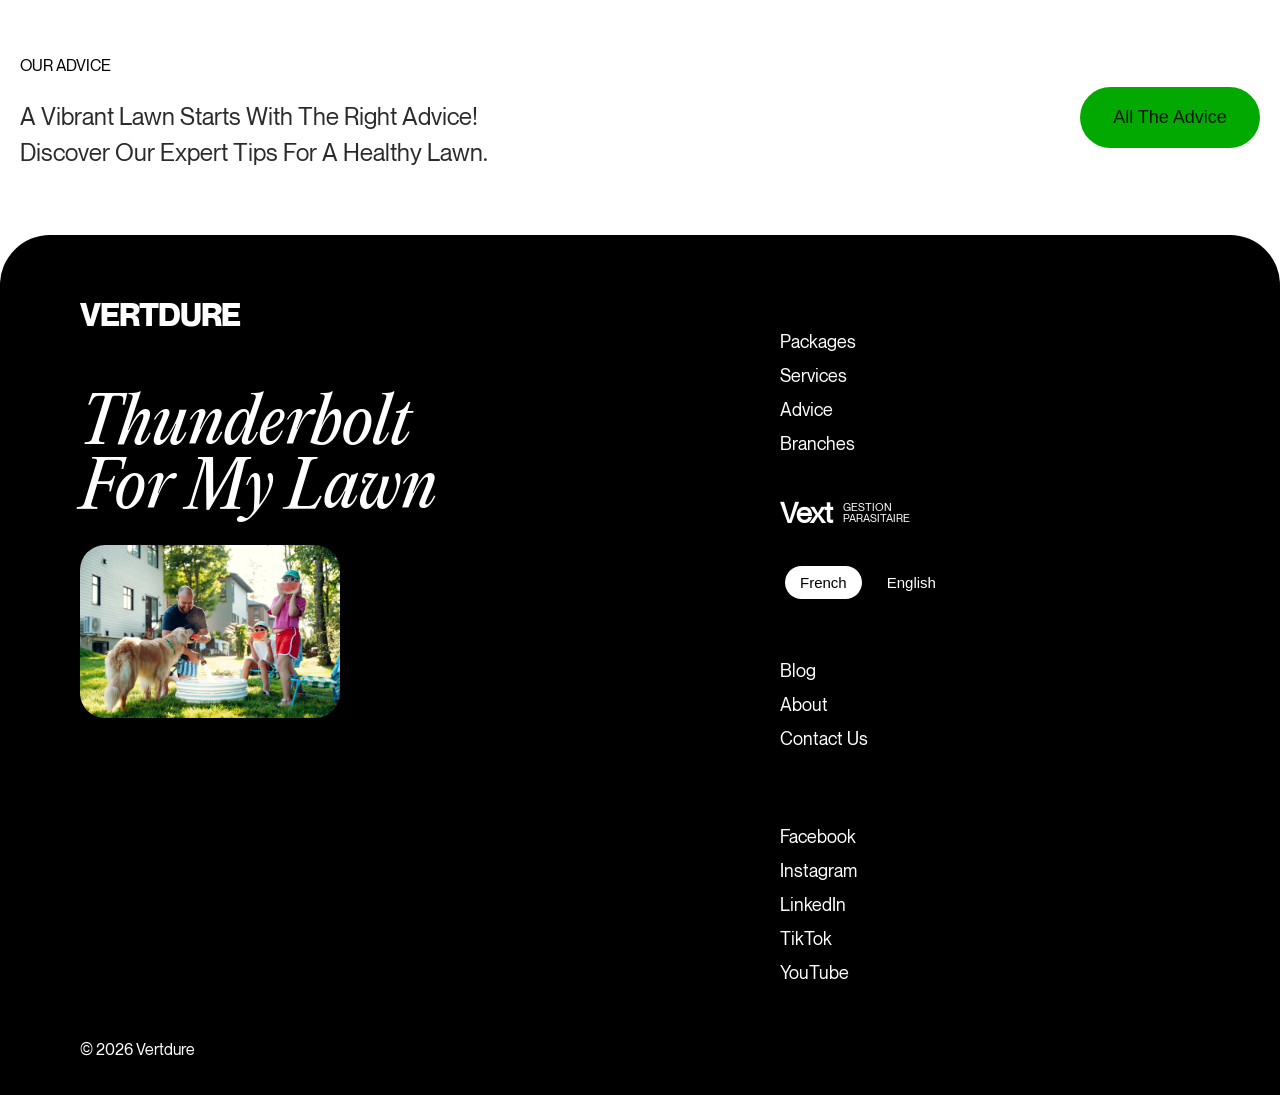
==== commit 606a31e8: "Add files via upload" ====
--- a/index.html
+++ b/index.html
@@ -6,10 +6,28 @@
     <meta name="viewport" content="width=device-width, initial-scale=1.0">
     <title>VERTZURE</title>
     <link rel="stylesheet" href="Files/style.css">
+    <link rel="stylesheet" href="Files/responsive.css">
+      <link rel="stylesheet" href="https://unpkg.com/aos@next/dist/aos.css" />
 </head>
 
 <body>
     <main>
+        <!-- 
+        <div class="intro">
+            <div class="intro-container">
+                <h1>
+                    <span class="v">v</span>
+                    <span class="e">e</span>
+                    <span class="r">r</span>
+                    <span class="t">t</span>
+                    <span class="z">z</span>
+                    <span class="u">u</span>
+                    <span class="rr">r</span>
+                    <span class="ee">e</span>
+                </h1>
+            </div>
+        </div> -->
+
         <div class="page-1">
             <nav class="navbar">
                 <div class="logo">
@@ -24,8 +42,8 @@
                             <a href="#" style="display: flex; gap: 8px;">Tips <i class="chevron"></i></a>
                         </li>
                         <div class="tips-hover">
-                            <li><a href="#">questions</a></li>
-                            <li><a href="#">commom problems</a></li>
+                            <li><a href="Files/questions.html">questions</a></li>
+                            <li><a href="Files/problems.html">commom problems</a></li>
                         </div>
                         <li>
                             <a href="Files/branches.html">Locations <span class="plus"> +</span></a>
@@ -34,6 +52,11 @@
                 </div>
 
                 <div class="nav-actions">
+                    <div class="hamburger" id="mobile-menu">
+                        <span></span>
+                        <span></span>
+                        <span></span>
+                    </div>
                     <div class="icon-circle">
                         <svg width="20" height="20" viewBox="0 0 24 24" fill="none" stroke="currentColor"
                             stroke-width="2" stroke-linecap="round" stroke-linejoin="round">
@@ -50,6 +73,7 @@
                         </svg>
                     </div>
                 </div>
+
             </nav>
 
             <video id="main" autoplay loop muted>
@@ -121,7 +145,6 @@
                 <div class="round">🌿</div>
             </div>
         </div>
-        </div>
         <!-- page 2 ended -->
 
         <div class="page-3">
@@ -135,27 +158,27 @@
         <!-- page 3 ended -->
 
         <div class="page-4">
-            <div class="service-01">
+            <div class="service-01" data-aos="zoom-out-up">
                 <h2>aeration</h2>
                 <div class="text">
                     <p>mechanical venitation</p>
                     <p>liquid earation</p>
                 </div>
             </div>
-            <div class="service-01">
+            <div class="service-01" data-aos="zoom-out-up">
                 <h2>controls</h2>
                 <div class="text">
                     <p>veeds</p>
                     <p>insects</p>
                 </div>
             </div>
-            <div class="service-01">
+            <div class="service-01" data-aos="zoom-out-up">
                 <h2>laws fertilization</h2>
                 <div class="text">
                     <p>fertilizer</p>
                 </div>
             </div>
-            <div class="service-01">
+            <div class="service-01" data-aos="zoom-out-up">
                 <h2>hydro seeding</h2>
                 <div class="text">
                     <p>medow mouth</p>
@@ -163,7 +186,7 @@
                     <p>fertilizer</p>
                 </div>
             </div>
-            <div class="service-01">
+            <div class="service-01" data-aos="zoom-out-up">
                 <h2>treatments</h2>
                 <div class="text">
                     <p>lime</p>
@@ -178,12 +201,6 @@
 
         <div class="page-5">
             <section class="lawn-hero">
-                <span class="flower f1"><img src="Files/content/f1.png" alt=""></span>
-                <span class="flower f2"><img src="Files/content/f2.png" alt=""></span>
-                <span class="flower f3"><img src="Files/content/f3.png" alt=""></span>
-                <span class="flower f4"><img src="Files/content/f4.png" alt=""></span>
-                <span class="flower f5"><img src="Files/content/f3.png" alt=""></span>
-
 
                 <div class="hero-container">
                     <div class="hero-left">
@@ -192,8 +209,17 @@
                             <span class="italic-serif">to eliminate</span> <br>
                             <span class="italic-serif">your</span> <br>
                             unwanted
+                            <span class="flower f1" data-aos="zoom-in" data-aos-duration="1000"><img src="Files/content/f1.png" alt=""></span>
+                            <span class="flower f2"data-aos="zoom-in" data-aos-duration="1200"><img src="Files/content/f2.png" alt=""></span>
+                            <span class="flower f3"data-aos="zoom-in" data-aos-duration="1100"><img src="Files/content/f3.png" alt=""></span>
+                            <span class="flower f4"data-aos="zoom-in" data-aos-duration="1300"><img src="Files/content/f4.png" alt=""></span>
+                            <span class="flower f5"data-aos="zoom-in" data-aos-duration="500"><img src="Files/content/f3.png" alt=""></span>
+
+
                         </h1>
                     </div>
+
+
 
                     <div class="hero-right">
                         <p class="hero-desc">
@@ -202,7 +228,7 @@
                             lush, green, and healthy lawns through our specialized services
                             and pursuit of excellence.
                         </p>
-                        <a href="#" class="btn-discover">Discover Vertdure</a>
+                        <a href="#"class="btn-discover">Discover Vertdure</a>
                     </div>
                 </div>
             </section>
@@ -386,6 +412,10 @@
     </main>
 
     <script src="Files/script.js"></script>
+      <script src="https://unpkg.com/aos@next/dist/aos.js"></script>
+  <script>
+    AOS.init();
+  </script>
 </body>
 
 </html>
--- a/Files/style.css
+++ b/Files/style.css
@@ -15,7 +15,12 @@
   padding: 0;
   font-family: 'normal', sans-serif;
   text-transform: capitalize;
-}
+  overflow-x: hidden;
+}
+
+/* Make box-sizing predictable and ensure media scale */
+*, *::before, *::after { box-sizing: border-box; }
+img, picture, svg, video { max-width: 100%; height: auto; display: block; }
 
 .navbar {
   display: flex;
@@ -99,6 +104,7 @@
 /* Right Side Action Icons */
 .nav-actions {
   display: flex;
+  align-items: center;
   gap: 10px;
 }
 
@@ -134,7 +140,7 @@
     position: absolute;
     bottom: 30px;
     left: 0;
-    z-index: 999;
+    z-index: 99;
     width: 100%;
     display: flex;
     align-items: flex-end;
@@ -417,10 +423,11 @@
 }
 
 .hero-heading {
-    font-size: clamp(40px, 6vw, 80px);
+    font-size: clamp(2vw, 5vw, 7vw);
     line-height: 0.9;
     margin: 0;
     font-weight: 400;
+    position: relative;
 }
 
 .italic-serif {
@@ -461,11 +468,11 @@
     opacity: 0.9;
 }
 
-.f1  { top: 0%; left: 20%;}
-.f2  { top: 15%; left: 5%; height: 70px; }
-.f3  { top: 20%; left: 35%; height: 60px; }
-.f4  { bottom: 25%; left: 31%; height: 80px; }
-.f5  { bottom: 15%; left: 10%; height: 80px; }
+.f1  { top: -60%; left: 20%;}
+.f2  { top: -22%; left: -18%; height: 70px; }
+.f3  { top: 20%; left: 60%; height: 60px; }
+.f4  { bottom: -10%; left: 45%; height: 80px; }
+.f5  { bottom: -20%; left: -7%; height: 80px; }
 
 .flower img{
   height: 130px;
@@ -477,16 +484,7 @@
   height: 180px;
 }
 
-@media (max-width: 768px) {
-    .hero-container {
-        flex-direction: column;
-        text-align: left;
-    }
-    .hero-right {
-        padding-left: 0;
-        margin-top: 40px;
-    }
-}
+
 .blog-section {
     padding: 50px 5%;
     background-color: #ffffff;
@@ -624,27 +622,12 @@
     color: #555;
 }
 
-/* Mobile Responsiveness */
-@media (max-width: 1024px) {
-    .grid-container {
-        grid-template-columns: 1fr;
-    }
-    .card-vertical {
-        grid-row: auto;
-    }
-    .card-horizontal {
-        flex-direction: column;
-    }
-    .card-horizontal .card-img-wrapper {
-        width: 100%;
-        height: 250px;
-    }
-}
+
 
 .site-footer {
   background-color: #000000;
   color: white;
-  padding: 80px 40px 20px;
+  padding: 60px 5% 20px; /* use percent side padding to avoid fixed overflow */
   border-top-left-radius: 50px;
   border-top-right-radius: 50px;
 }
@@ -654,12 +637,15 @@
   margin: 0 auto;
   display: flex;
   justify-content: space-between;
-  gap: 40px;
+  gap: 24px;
   flex-wrap: wrap;
+  padding: 0 16px; /* small internal padding so children don't touch edges */
+  width: 100%;
 }
 
 .footer-col {
-  min-width: 350px;
+  min-width: 200px; /* lower minimum so columns can wrap cleanly */
+  flex: 1 1 250px; /* allow columns to shrink and wrap */
 }
 
 /* Branding Styles */
@@ -681,8 +667,9 @@
 }
 
 .footer-image-box img {
-  width: 230px;
-  height: 230px;
+  width: 100%;
+  max-width: 260px;
+  height: auto;
   border-radius: 25px;
   margin-top: 30px;
   object-fit: cover;
@@ -768,11 +755,14 @@
 .footer-right{
   display: flex;
   gap: 20px;
+  flex-wrap: wrap;
 }
 
 .footer-bottom {
   max-width: 1380px;
-  margin: 60px auto 0;
+  margin: 40px auto 0;
+  padding: 0 16px;
+  box-sizing: border-box;
   font-size: 1rem;
   color: var(--text-muted);
 }
@@ -812,7 +802,6 @@
     display: flex;
     gap: 20px;
     padding: 20px;
-
     align-items: flex-end;
     max-width: 1380px;
     margin: 20px auto;
@@ -820,7 +809,7 @@
 }
 
 .promo-image-box {
-    flex: 1.5; /* Takes up more space */
+    flex: 1.5; 
     background-image: linear-gradient(to top, rgba(0, 0, 0, 0.775), transparent), url('content/Z62_3298.webp');
     background-size: cover;
     background-position: center;
@@ -828,6 +817,7 @@
     min-height: 600px;
     position: relative;
     overflow: hidden;
+    z-index: 99;
 }
 
 .promo-image-content {
@@ -844,6 +834,10 @@
     font-weight: 500;
     font-family: 'normal';
 }
+  @media (max-width: 900px) {
+    .branch-promo-section { flex-direction: column; }
+    .promo-image-box, .promo-info-card { width: 100%; max-width: 100%; }
+  }
 
 .italic-serif {
     font-family: 'Italic';
@@ -882,17 +876,6 @@
 }
 
 /* Responsive for Mobile */
-@media (max-width: 900px) {
-    .branch-promo-section {
-        flex-direction: column;
-    }
-    .promo-image-box {
-        min-height: 400px;
-    }
-    .promo-image-content h2 {
-        font-size: 2.5rem;
-    }
-}
 
 .logo a{
   text-decoration: none;
@@ -925,4 +908,113 @@
   visibility: visible;
     transform: translatey(0px);
 
-}+}
+
+.intro{
+  width: 100%;
+  height: 100vh;
+  background-color: black;
+  position: fixed;
+  z-index: 9999;
+  top: 0;
+  left: 0;
+  display: flex;
+  align-items: center;
+  justify-content: center;
+  font-family: 'bold';
+  transition: 2s;
+  
+}
+
+/* div{
+  background-color: rgba(0, 0, 0, 0.585);
+} */
+
+.intro-container h1{
+  padding: 0;
+  margin: 0;
+  color: white;
+  font-size: 5vw;
+}
+.intro-container span{
+  transition: 2s;
+  box-shadow: inset 0 0 30px .5px rgb(58, 58, 58);
+}
+.intro-container h1 .v{
+  animation: intro 3s;
+  background-color: #00ac06;
+  padding: 10px;
+  padding-bottom: 50px;
+  border-radius: 50px;
+}
+.intro-container h1 .e{
+  animation: intro 4.5s;
+  background-color: #433e38;
+  padding: 10px;
+  padding-bottom: 90px;
+  border-radius: 50px;
+}
+.intro-container h1 .r{
+  animation: intro 4s;
+  background-color: #00ac06;
+  padding: 10px;
+  padding-bottom: 130px;
+  border-radius: 50px;
+}
+.intro-container h1 .t{
+  animation: intro 3.5s;
+ background-color: #433e38;
+  padding: 10px;
+  padding-bottom: 150px;
+  border-radius: 50px;
+}
+.intro-container h1 .z{
+  animation: intro 3s;
+ background-color: #00ac06;
+  padding: 10px;
+  padding-bottom: 90px;
+  border-radius: 50px;
+}
+.intro-container h1 .u{
+  animation: intro 2.5s;
+background-color: #433e38;
+  padding: 10px;
+  padding-bottom: 70px;
+  border-radius: 50px;
+}
+.intro-container h1 .rr{
+  animation: intro 2s;
+ background-color: #00ac06;
+  padding: 10px;
+  padding-bottom: 50px;
+  border-radius: 50px;
+}
+.intro-container h1 .ee{
+  animation: intro 1.5s;
+  background-color: #433e38;
+  padding: 10px;
+  padding-bottom: 30px;
+  border-radius: 50px;
+}
+
+@keyframes intro{
+  0%{
+opacity: 0;
+padding: 10px;
+
+  }
+  50%{
+opacity: 1;
+
+  }
+  80%{
+
+  }
+  100%{
+  }
+}
+
+body.no-scroll {
+  overflow: hidden;
+  height: 100vh; 
+}
--- a/Files/responsive.css
+++ b/Files/responsive.css
@@ -0,0 +1,266 @@
+/* --- RESPONSIVE STYLES --- */
+/* All media queries consolidated from style.css */
+
+/* Hide hamburger by default on desktop */
+.hamburger {
+    display: none;
+    cursor: pointer;
+    flex-direction: column;
+    gap: 5px;
+    z-index: 101;
+    background-color: rgba(0, 0, 0, 0.341);
+    backdrop-filter: blur(10px);
+    padding: 15px;
+    border-radius: 50%;
+    aspect-ratio: 1;
+}
+
+.hamburger span {
+    width: 25px;
+    height: 3px;
+    background-color: white;
+    border-radius: 2px;
+    transition: 0.3s;
+}
+
+/* ============ MOBILE MENU (900px and below) ============ */
+@media (max-width: 900px) {
+    .navbar {
+        padding: 15px 20px; 
+    }
+
+    .logo {
+        font-size: 28px;
+    }
+
+    .hamburger {
+        display: flex;
+        order: 2;
+        align-items: center;
+        justify-content: center;
+    }
+
+    .nav-container {
+        display: flex; 
+        position: fixed;
+        top: 0;
+        right: 0;
+        height: 100vh;
+        width: 100%;
+        background: rgba(0, 0, 0, 0.98);
+        backdrop-filter: blur(20px);
+        flex-direction: column;
+        align-items: center;
+        justify-content: center;
+        opacity: 0;
+        visibility: hidden;
+        transform: translateY(-20px);
+        transition: all 0.4s cubic-bezier(0.4, 0, 0.2, 1);
+        border: none;
+        z-index: 100; 
+    }
+
+    .nav-container.active {
+        opacity: 1;
+        visibility: visible;
+        transform: translateY(0);
+    }
+
+    .nav-links {
+        flex-direction: column;
+        align-items: center;
+        gap: 40px;
+    }
+
+    .nav-links li a {
+        font-size: 20px;
+    }
+
+    .tips-hover {
+        position: static; 
+        display: flex;
+        background: transparent;
+        backdrop-filter: none;
+        flex-direction: column;
+        align-items: center;
+        gap: 15px;
+    }
+
+    .tips-hover li {
+        background-color: none;
+    }
+
+    #tips {
+        display: none !important;
+    }
+
+    /* Branch promo section at 900px */
+    .branch-promo-section {
+        flex-direction: column;
+    }
+
+    .promo-image-box, .promo-info-card {
+        width: 100%;
+        max-width: 100%;
+    }
+
+    .promo-image-box {
+        min-height: 40vh;
+        border-radius: 20px;
+        background-position: center top;
+    }
+
+    .promo-image-content {
+        left: 20px;
+        right: 20px;
+        bottom: 20px;
+        position: absolute;
+        z-index: 2;
+    }
+
+    .promo-image-content h2 {
+        font-size: 2.5rem;
+        word-break: break-word;
+        white-space: normal;
+    }
+
+    /* Hero section at 900px */
+    .hero-container {
+        flex-direction: column;
+        text-align: left;
+        align-items: flex-start;
+        justify-content: center;
+    }
+
+    .hero-right {
+        padding-left: 0;
+        margin-top: 40px;
+    }
+
+    /* Blog cards at 900px */
+    .grid-container {
+        grid-template-columns: 1fr;
+    }
+
+    .card-vertical {
+        grid-row: auto;
+    }
+
+    .card-horizontal {
+        flex-direction: column;
+    }
+
+    .card-horizontal .card-img-wrapper {
+        width: 100%;
+        height: 250px;
+    }
+
+    /* Footer at 900px */
+    .footer-headline {
+        font-size: 2.5rem;
+    }
+
+    .footer-container {
+        flex-direction: column;
+    }
+
+    /* Our advice & page-3 at 900px */
+    .advice-head {
+        flex-direction: column;
+        align-items: flex-start;
+    }
+
+    .page-3 {
+        flex-direction: column;
+        align-items: flex-start;
+    }
+}
+
+.hamburger.active span:nth-child(1) {
+    transform: translateY(8px) rotate(45deg);
+}
+
+.hamburger.active span:nth-child(2) {
+    opacity: 0; 
+}
+
+.hamburger.active span:nth-child(3) {
+    transform: translateY(-8px) rotate(-45deg);
+}
+
+/* ============ TABLET / MEDIUM (850px and below) ============ */
+@media (max-width: 850px) {
+    .page-1 video {
+        height: 100vh;
+    }
+
+    .service-01 {
+        flex-direction: column;
+        align-items: flex-start;
+    }
+
+    .service-01 .text {
+        flex-wrap: wrap;
+    }
+
+    .page-1-footer {
+        align-items: flex-start;
+        justify-content: center;
+        flex-direction: column;
+        bottom: 10px;
+        gap: 30px;
+    }
+
+    .page-1-footer-left {
+        padding: 10px 20px;
+    }
+
+    .fh1, .sh1 {
+        font-size: 8vw;
+    }
+
+    .insect-card {
+        max-width: 100%;
+        width: auto;
+    }
+}
+
+/* ============ LARGE DESKTOP (1200px and below) ============ */
+@media (max-width: 1200px) {
+    .hero-container {
+        flex-direction: column;
+        align-items: flex-start;
+        justify-content: center;
+    }
+
+    .flower {
+        display: none;
+    }
+
+    .hero-heading {
+        font-size: 8vw;
+    }
+
+    .hero-right {
+        padding-left: 0;
+    }
+
+    /* Grid cards at 1024px */
+    .grid-container {
+        grid-template-columns: 1fr;
+    }
+
+    .card-vertical {
+        grid-row: auto;
+    }
+
+    .card-horizontal {
+        flex-direction: column;
+    }
+
+    .card-horizontal .card-img-wrapper {
+        width: 100%;
+        height: 250px;
+    }
+}
+
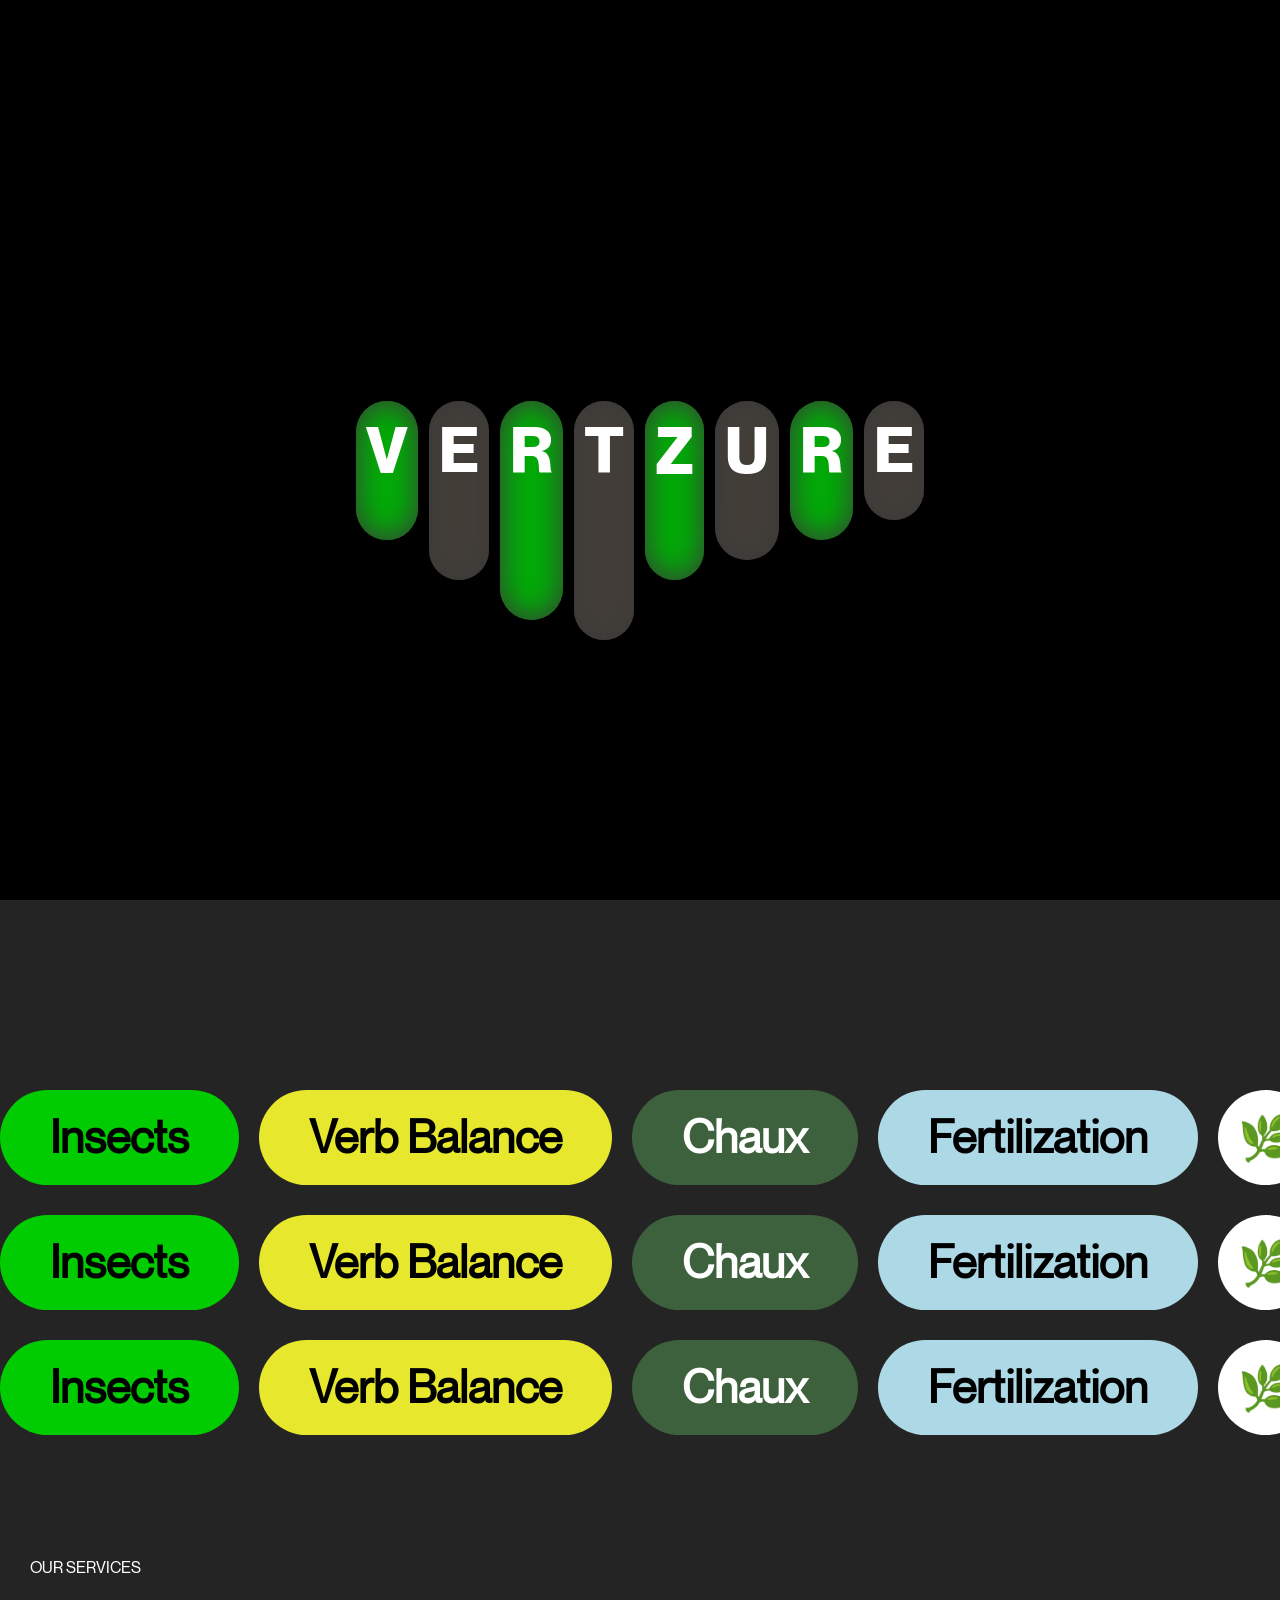
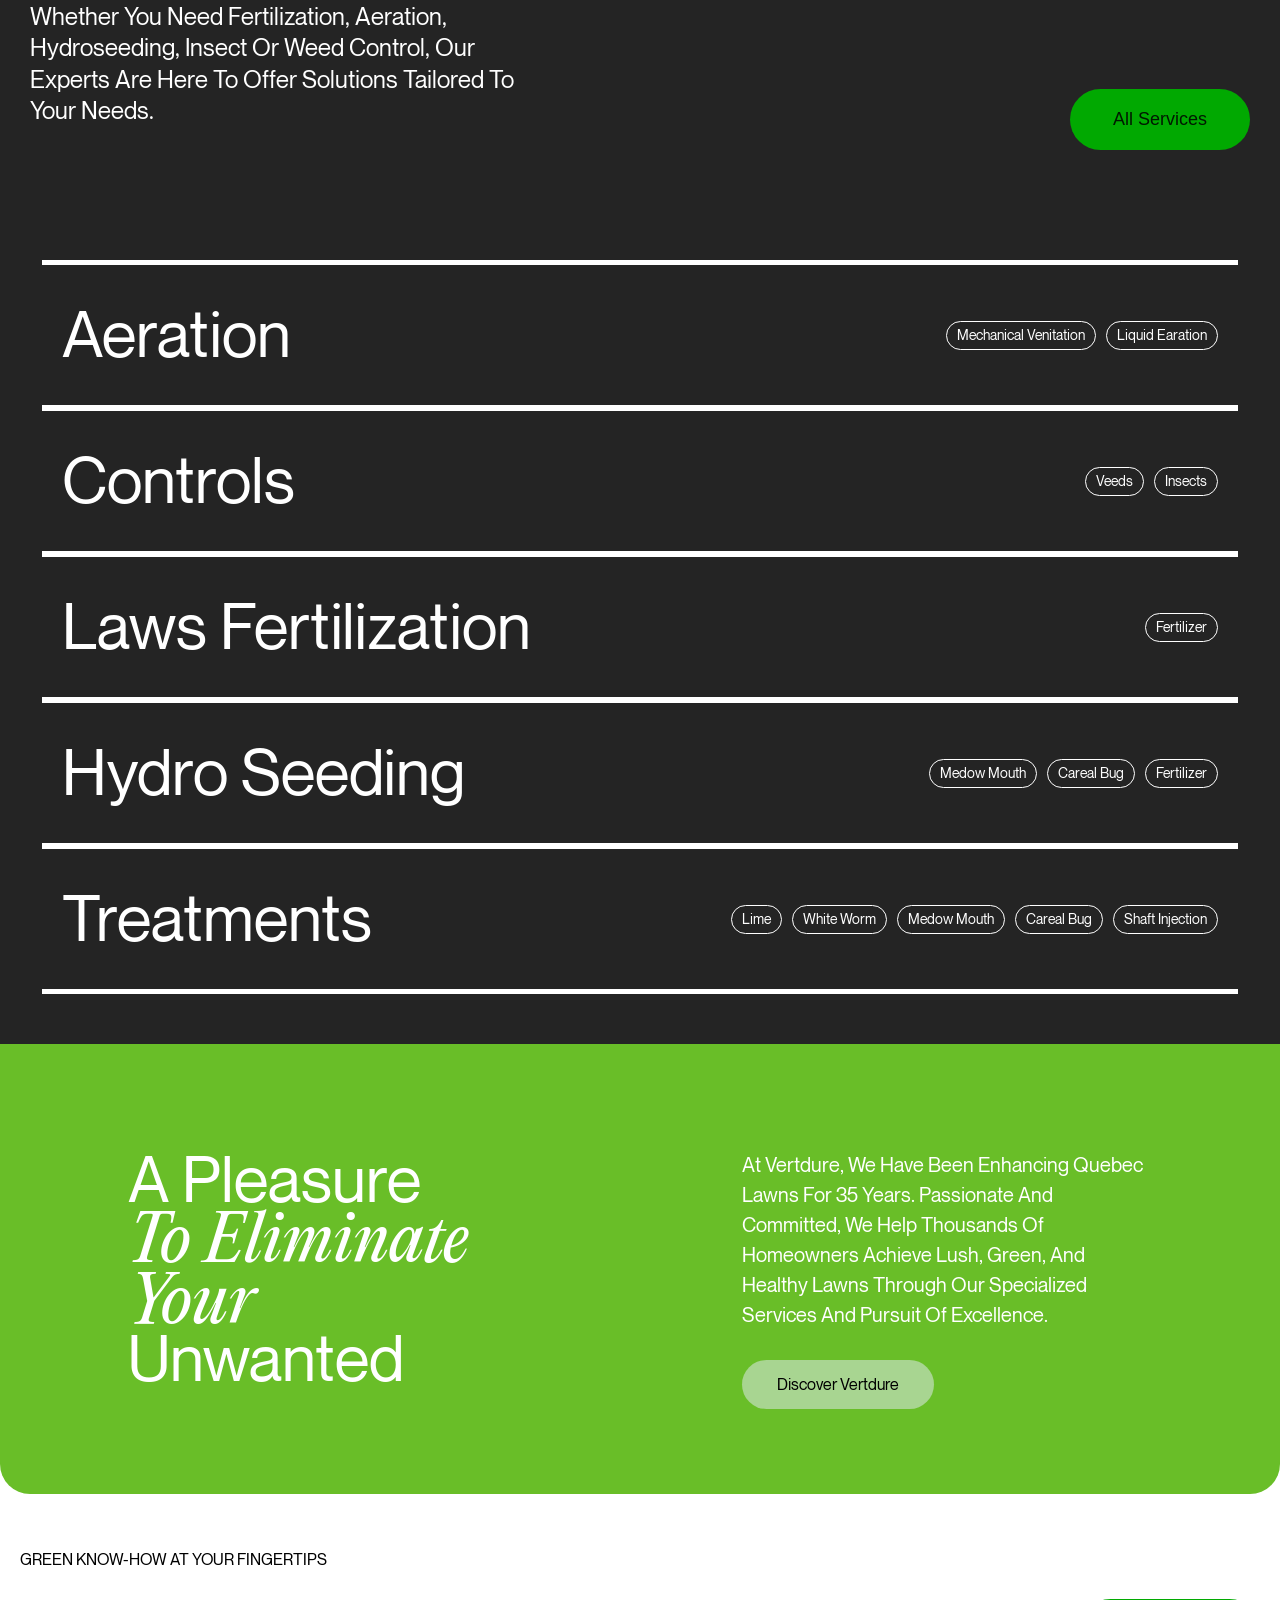
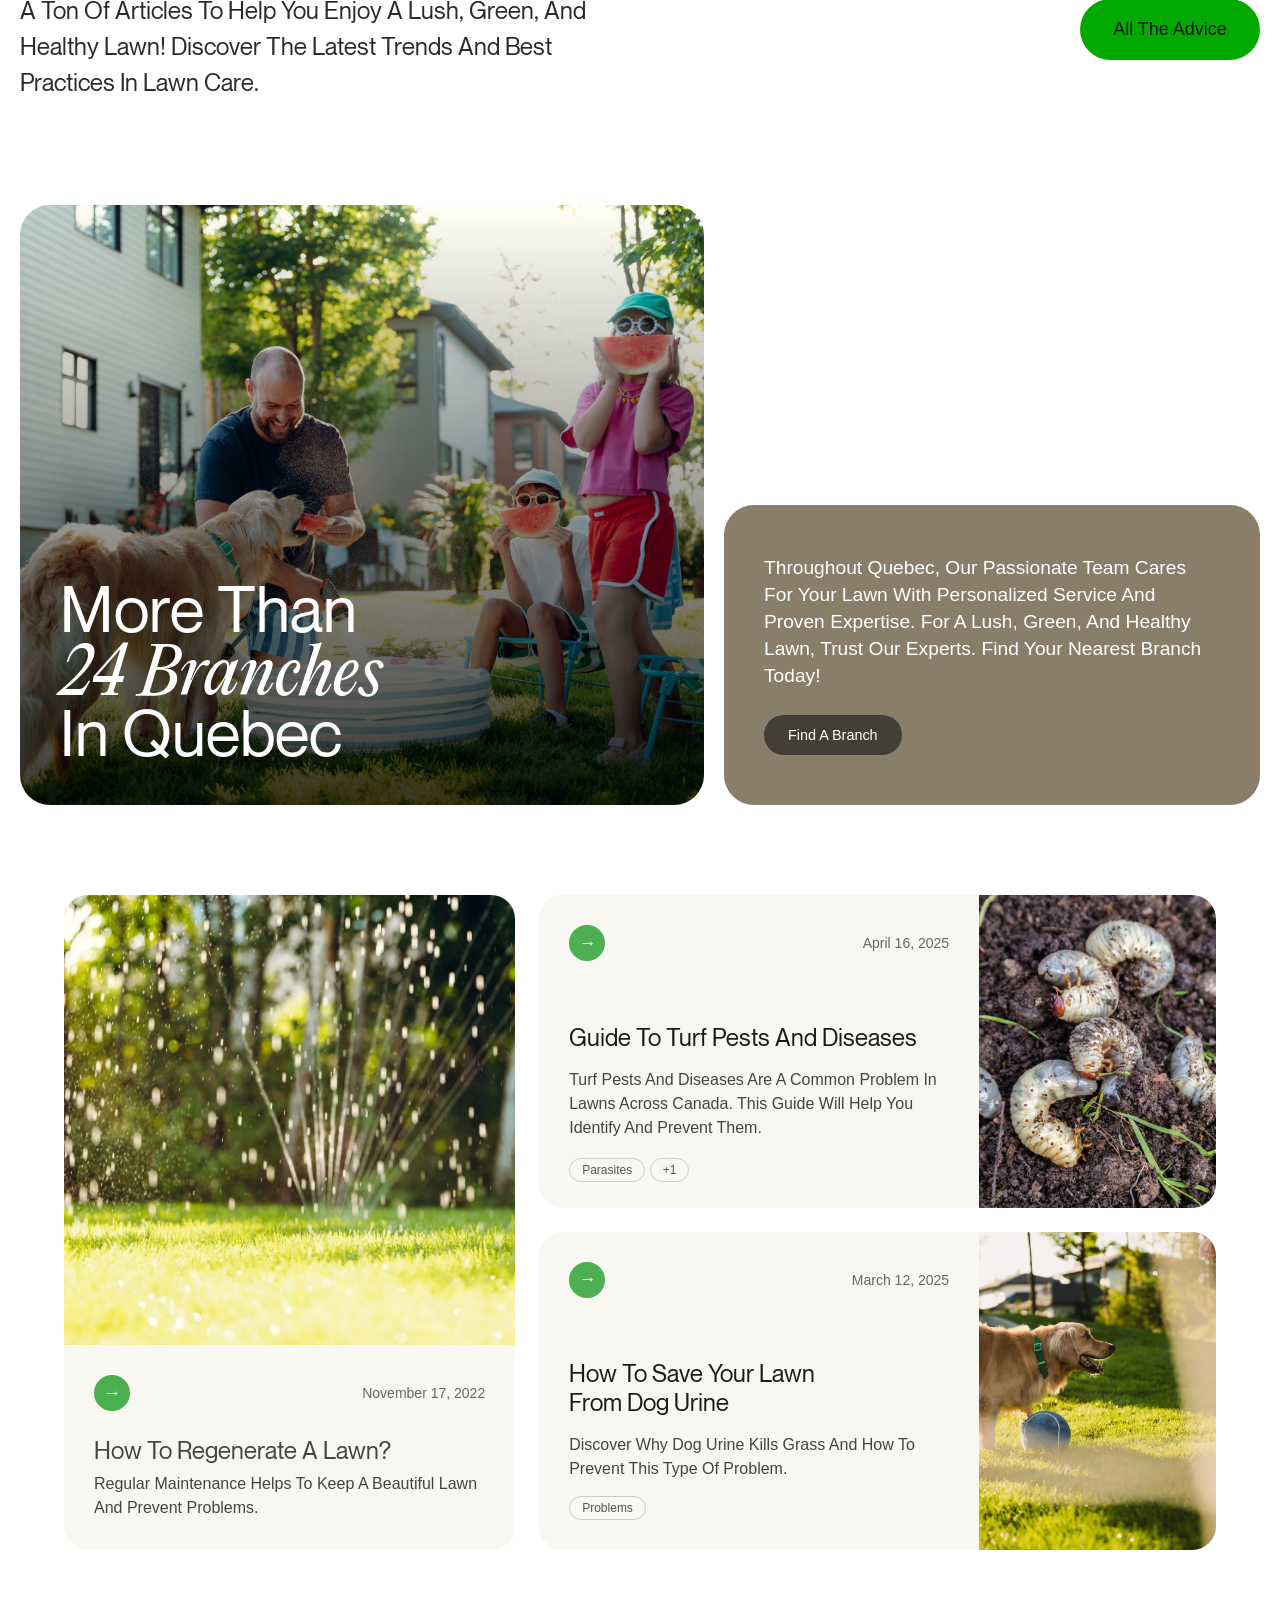
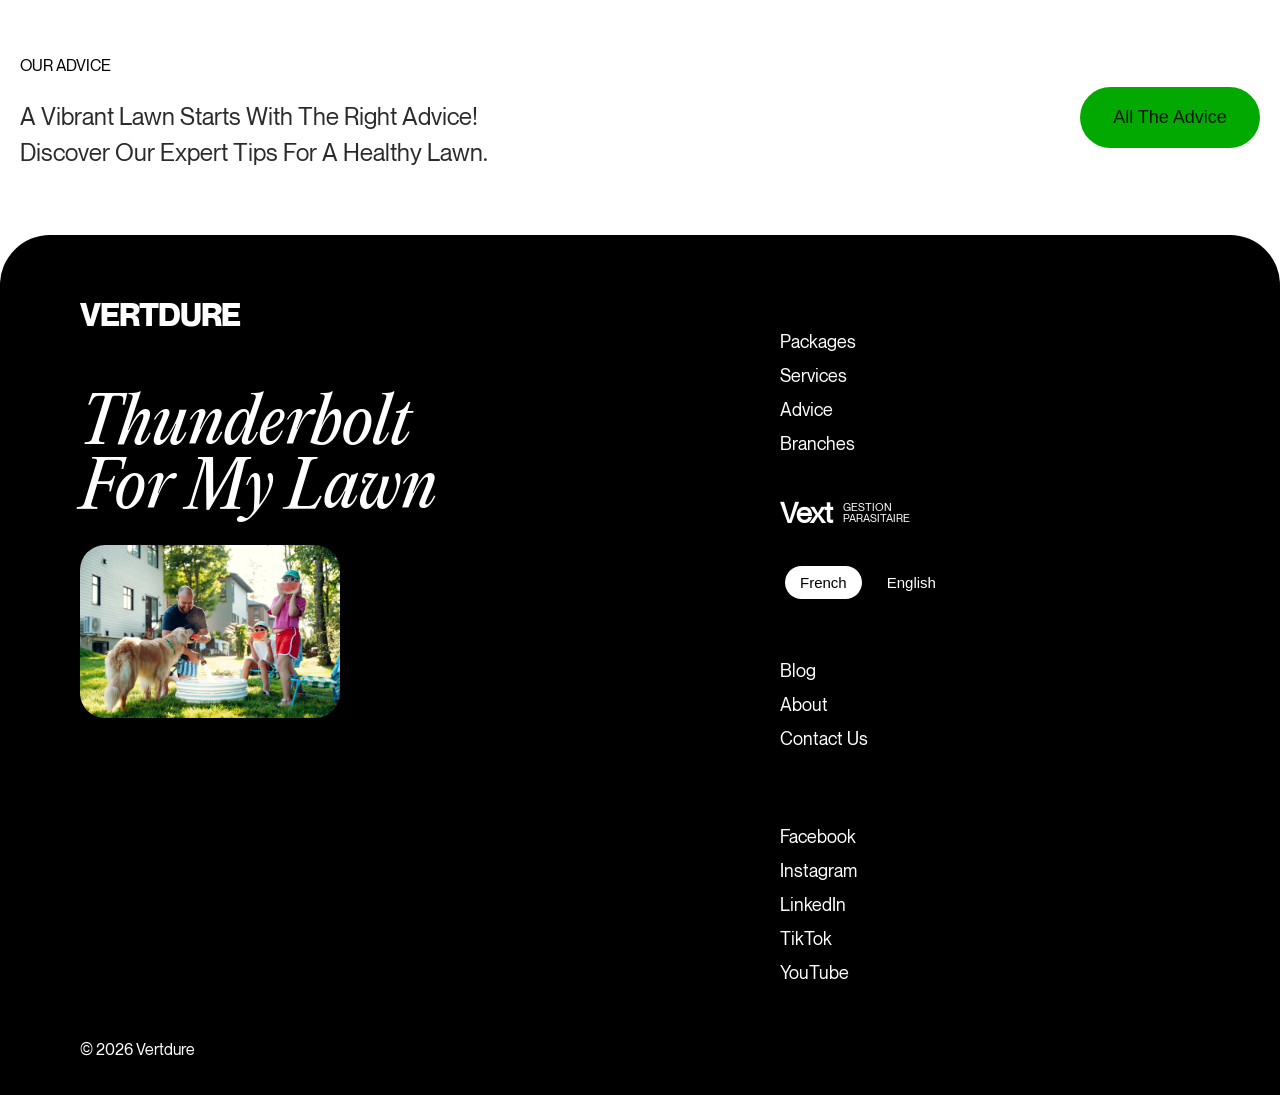
==== commit 622c11a3: "Update index.html" ====
--- a/index.html
+++ b/index.html
@@ -12,7 +12,6 @@
 
 <body>
     <main>
-        <!-- 
         <div class="intro">
             <div class="intro-container">
                 <h1>
@@ -26,7 +25,7 @@
                     <span class="ee">e</span>
                 </h1>
             </div>
-        </div> -->
+        </div> 
 
         <div class="page-1">
             <nav class="navbar">
@@ -418,4 +417,5 @@
   </script>
 </body>
 
-</html>+
+</html>
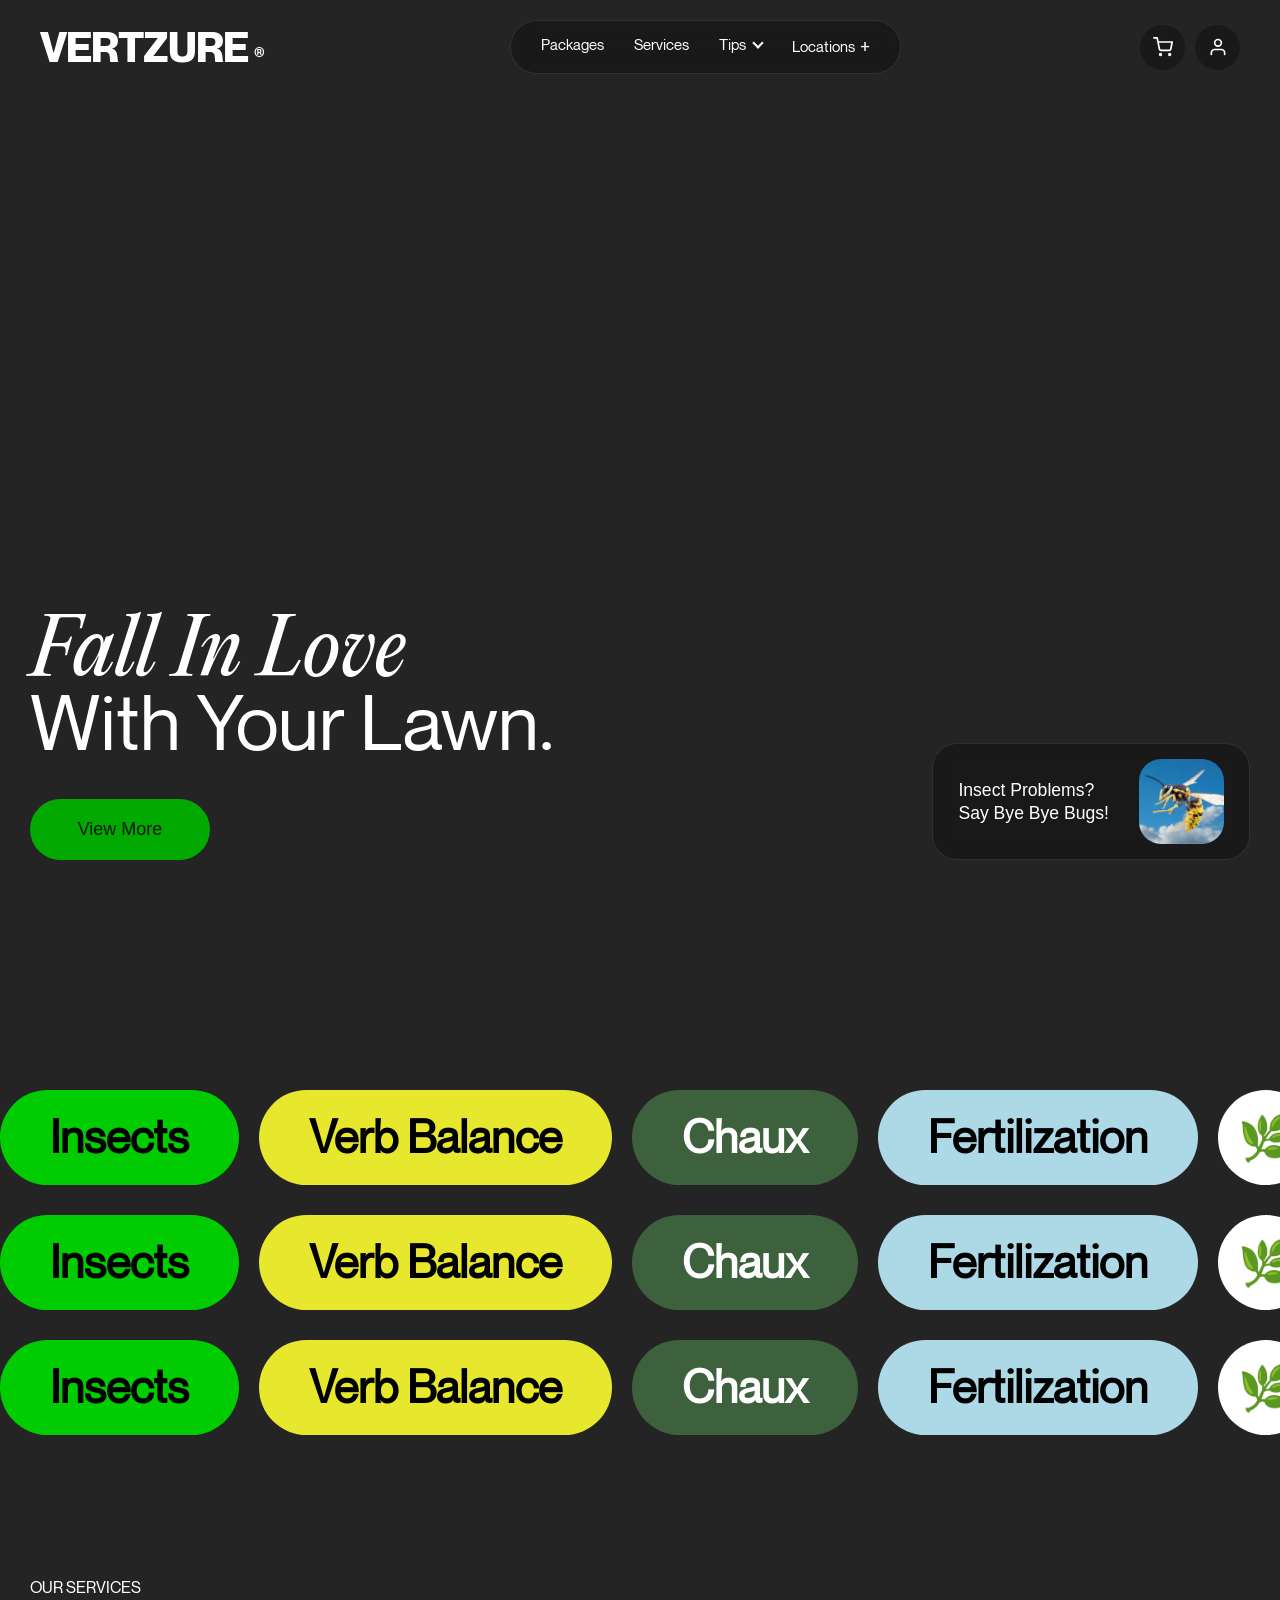
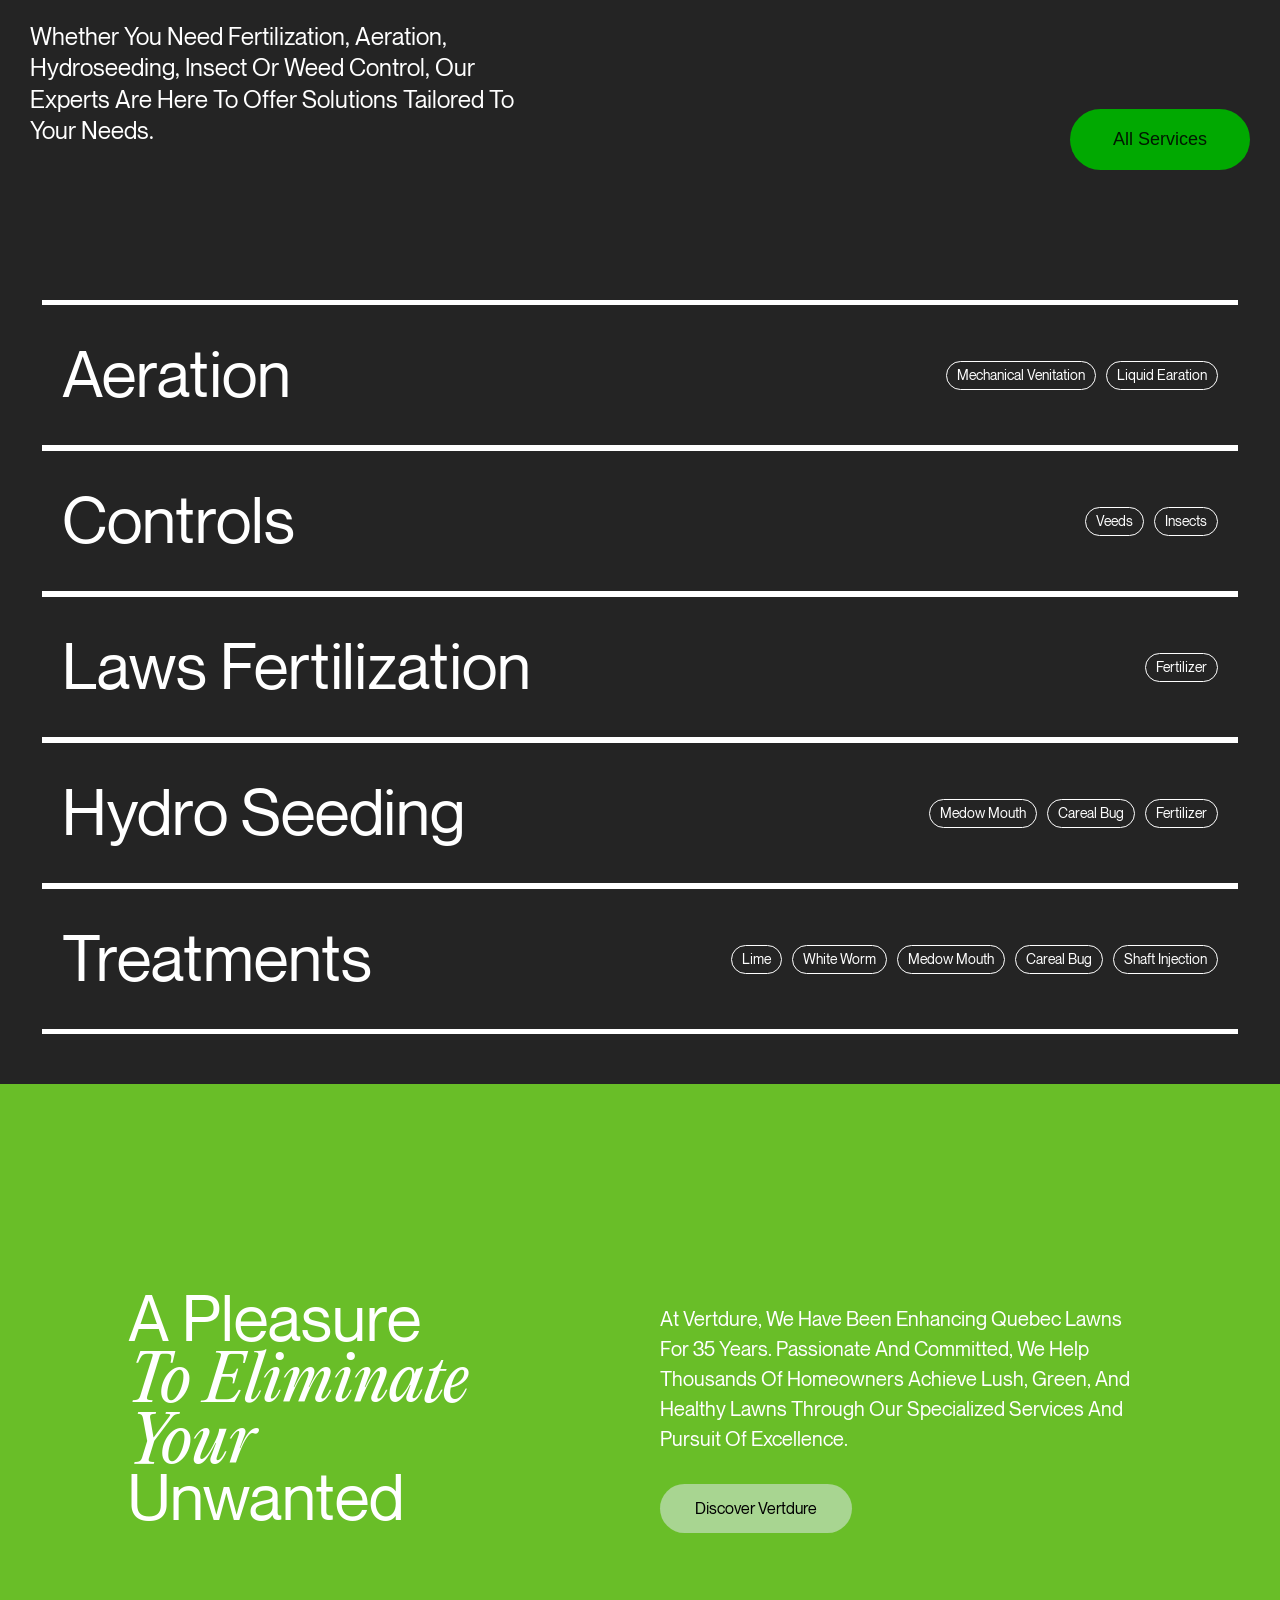
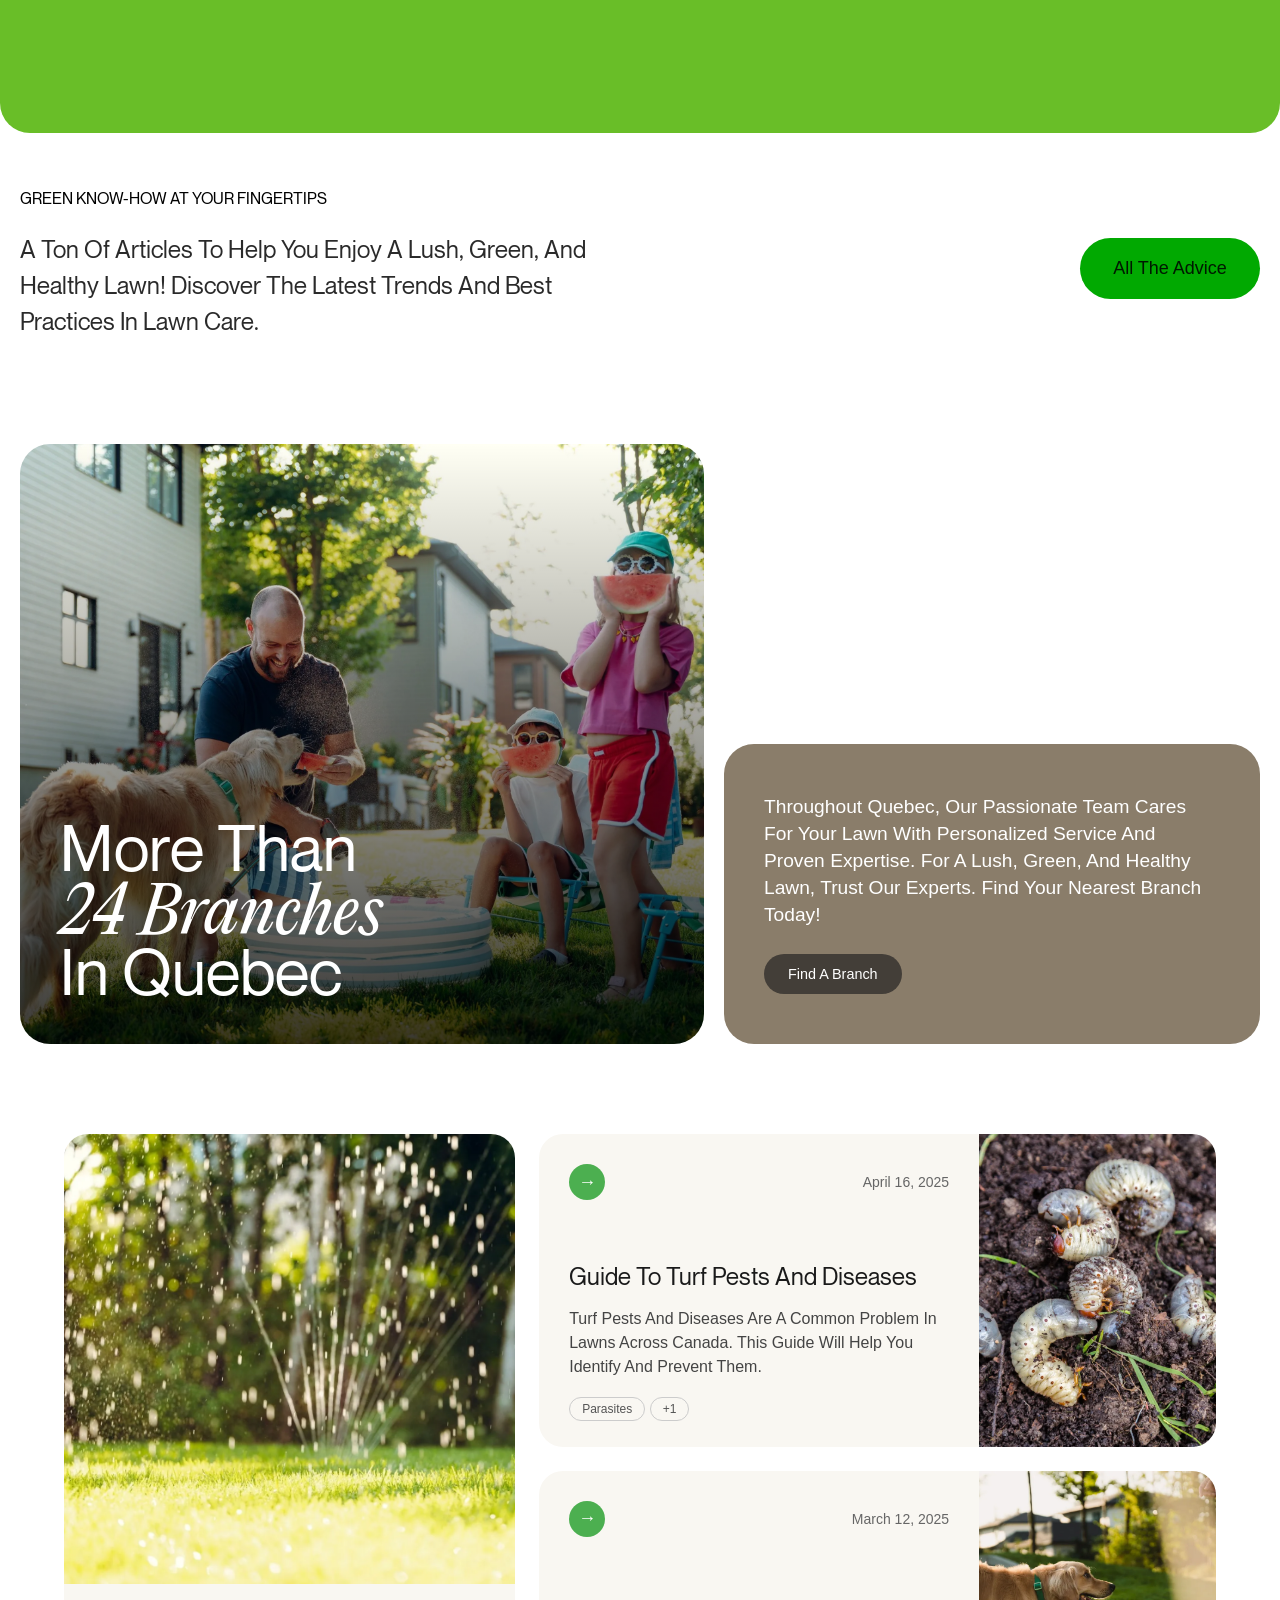
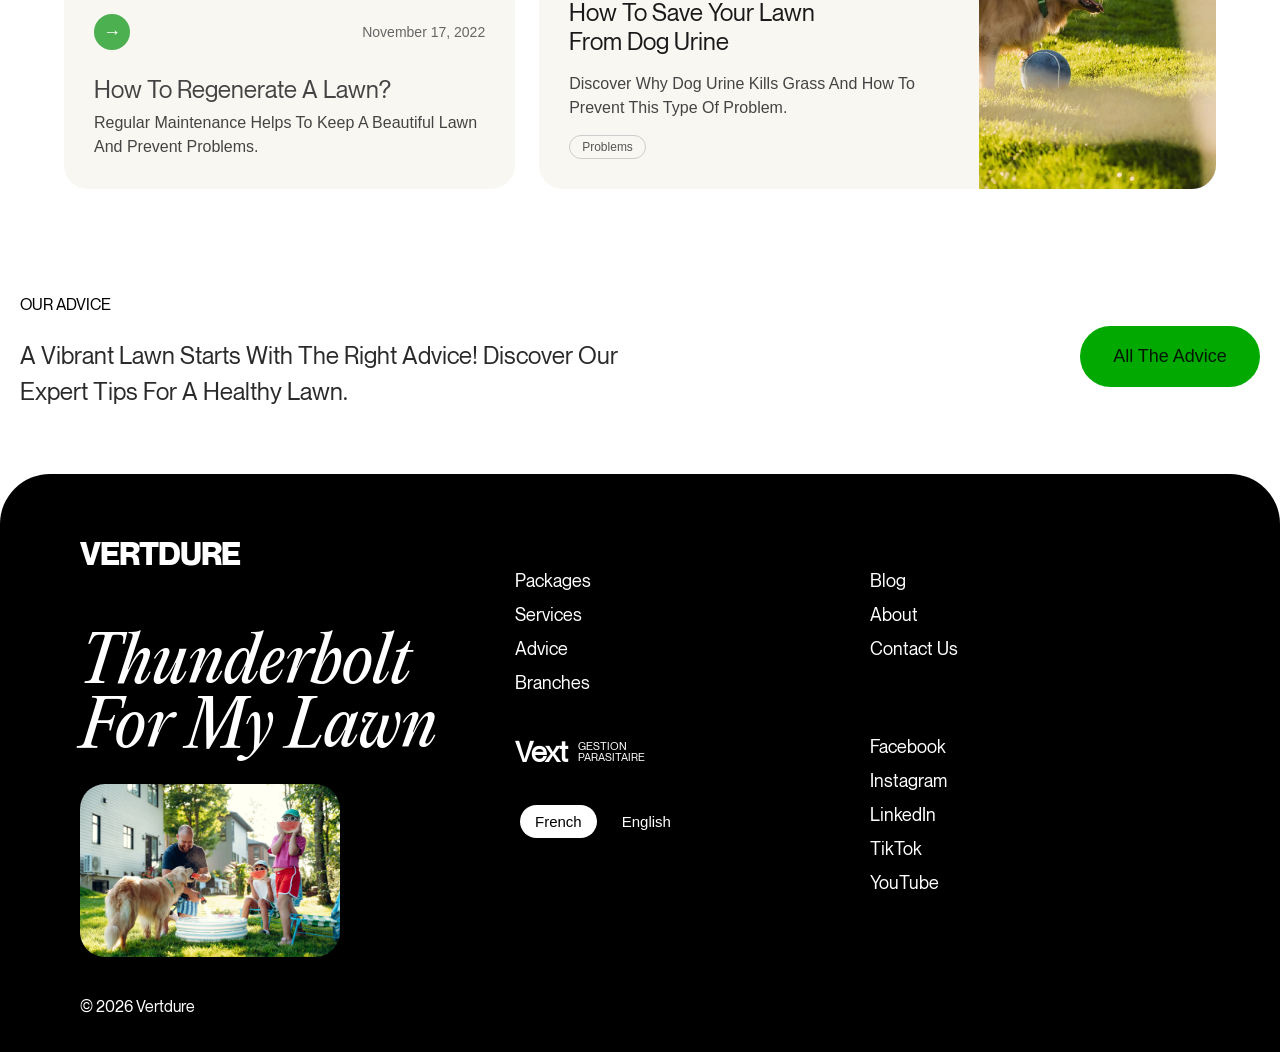
==== commit f64944a2: "Add files via upload" ====
--- a/index.html
+++ b/index.html
@@ -12,6 +12,7 @@
 
 <body>
     <main>
+        <!-- 
         <div class="intro">
             <div class="intro-container">
                 <h1>
@@ -25,7 +26,7 @@
                     <span class="ee">e</span>
                 </h1>
             </div>
-        </div> 
+        </div> -->
 
         <div class="page-1">
             <nav class="navbar">
@@ -51,13 +52,13 @@
                 </div>
 
                 <div class="nav-actions">
-                    <div class="hamburger" id="mobile-menu">
+                    <div class="hamburger" id=" mobile-menu">
                         <span></span>
                         <span></span>
                         <span></span>
                     </div>
                     <div class="icon-circle">
-                        <svg width="20" height="20" viewBox="0 0 24 24" fill="none" stroke="currentColor"
+                        <svg width="20" height="20" class="icon-i" viewBox="0 0 24 24" fill="none" stroke="currentColor"
                             stroke-width="2" stroke-linecap="round" stroke-linejoin="round">
                             <circle cx="9" cy="21" r="1"></circle>
                             <circle cx="20" cy="21" r="1"></circle>
@@ -65,7 +66,7 @@
                         </svg>
                     </div>
                     <div class="icon-circle">
-                        <svg width="20" height="20" viewBox="0 0 24 24" fill="none" stroke="currentColor"
+                        <svg width="20" height="20" class="icon-i" viewBox="0 0 24 24" fill="none" stroke="currentColor"
                             stroke-width="2" stroke-linecap="round" stroke-linejoin="round">
                             <path d="M20 21v-2a4 4 0 0 0-4-4H8a4 4 0 0 0-4 4v2"></path>
                             <circle cx="12" cy="7" r="4"></circle>
@@ -241,8 +242,8 @@
                 <div class="advice-left">
                     <p>Green know-how at your fingertips
                     </p>
-                    <p class="advice">A ton of articles to help you enjoy a lush, green, and <br> healthy lawn! Discover
-                        the latest trends and best <br> practices in lawn care.</p>
+                    <p class="advice">A ton of articles to help you enjoy a lush, green, and  healthy lawn! Discover
+                        the latest trends and best  practices in lawn care.</p>
                 </div>
                 <div class="advice-left">
                     <button>all the advice</button>
@@ -334,7 +335,7 @@
             <div class="advice-head">
                 <div class="advice-left">
                     <p>our advice</p>
-                    <p class="advice">A vibrant lawn starts with the right advice! <br> Discover our expert tips for a
+                    <p class="advice">A vibrant lawn starts with the right advice! Discover our expert tips for a
                         healthy lawn.</p>
                 </div>
                 <div class="advice-left">
@@ -357,7 +358,7 @@
                     </div>
                 </div>
 
-                <div class="footer-right">
+                
 
 
                     <div class="footer-col">
@@ -400,8 +401,6 @@
                             </ul>
                         </nav>
                     </div>
-
-                </div>
             </div>
 
             <div class="footer-bottom">
@@ -417,5 +416,4 @@
   </script>
 </body>
 
-
-</html>
+</html>
--- a/Files/style.css
+++ b/Files/style.css
@@ -125,6 +125,12 @@
 .icon-circle:hover {
   background: rgba(255, 255, 255, 0.1);
 }
+
+.icon-i {
+  width: 20px;
+  height: 20px;
+}
+
 .page-1 video{
     width: 100%;
     height: 110vh;
@@ -147,7 +153,7 @@
     justify-content: space-between;
 }
 .fh1{
-    font-family: 'Italic';
+    font-family: 'italic';
     line-height: 0;
     font-size:6vw;
     color: white;
@@ -301,7 +307,7 @@
   display: flex;
   align-items: flex-end;
   justify-content: space-between;
-  padding: 10px 30px;
+  padding: 30px 30px;
   color: white;
    background-color: rgb(36, 36, 36);
 }
@@ -394,7 +400,7 @@
 /* Container Styles */
 .lawn-hero {
     background-color: #69be28; /* Vibrant Lawn Green */
-    padding: 80px 10%;
+    padding: 200px 10%;
     position: relative;
     overflow: hidden;
     color: #ffffff;
@@ -409,7 +415,7 @@
 
 .hero-container {
     display: flex;
-    justify-content: space-between;
+    justify-content:center;
     align-items: center;
     width: 100%;
     max-width: 1200px;
@@ -426,6 +432,7 @@
     font-size: clamp(2vw, 5vw, 7vw);
     line-height: 0.9;
     margin: 0;
+    padding: 0;
     font-weight: 400;
     position: relative;
 }
@@ -437,7 +444,7 @@
 }
 
 .hero-right {
-    flex: 0 1 450px;
+    flex:1;
     padding-left: 40px;
 }
 
@@ -470,7 +477,7 @@
 
 .f1  { top: -60%; left: 20%;}
 .f2  { top: -22%; left: -18%; height: 70px; }
-.f3  { top: 20%; left: 60%; height: 60px; }
+.f3  { top: 20%; left: 70%; height: 60px; }
 .f4  { bottom: -10%; left: 45%; height: 80px; }
 .f5  { bottom: -20%; left: -7%; height: 80px; }
 
@@ -646,6 +653,10 @@
 .footer-col {
   min-width: 200px; /* lower minimum so columns can wrap cleanly */
   flex: 1 1 250px; /* allow columns to shrink and wrap */
+  /* background-color: red; */
+}
+.brand-col{
+  flex-grow: 2;
 }
 
 /* Branding Styles */
@@ -767,7 +778,7 @@
   color: var(--text-muted);
 }
 
-/* Responsive */
+
 @media (max-width: 768px) {
   .footer-headline { font-size: 2.5rem; }
   .footer-container { flex-direction: column; }
@@ -793,6 +804,7 @@
 .our-advice-section .advice{
   font-size: 24px;
   line-height: 1.5;
+  max-width: 600px;
   text-transform: capitalize;
   color: rgb(42, 42, 42);
 }
--- a/Files/responsive.css
+++ b/Files/responsive.css
@@ -10,14 +10,14 @@
     z-index: 101;
     background-color: rgba(0, 0, 0, 0.341);
     backdrop-filter: blur(10px);
-    padding: 15px;
+    padding: 10px;
     border-radius: 50%;
     aspect-ratio: 1;
 }
 
 .hamburger span {
-    width: 25px;
-    height: 3px;
+    width: 20px;
+    height: 2px;
     background-color: white;
     border-radius: 2px;
     transition: 0.3s;
@@ -43,6 +43,7 @@
     .nav-container {
         display: flex; 
         position: fixed;
+        overflow: hidden;
         top: 0;
         right: 0;
         height: 100vh;
@@ -58,6 +59,7 @@
         transition: all 0.4s cubic-bezier(0.4, 0, 0.2, 1);
         border: none;
         z-index: 100; 
+        border-radius: 0;
     }
 
     .nav-container.active {
@@ -131,10 +133,15 @@
         align-items: flex-start;
         justify-content: center;
     }
-
+    .our-advice-section {
+        padding: 50px 10px;
+    }
+    .our-advice-section .advice{
+        font-size: 20px;
+    }
     .hero-right {
         padding-left: 0;
-        margin-top: 40px;
+        margin-top: 10px;
     }
 
     /* Blog cards at 900px */
@@ -192,11 +199,28 @@
 @media (max-width: 850px) {
     .page-1 video {
         height: 100vh;
-    }
-
+
+    }
+    .lawn-hero{
+        padding: 120px 10px;
+    }
+   
     .service-01 {
         flex-direction: column;
         align-items: flex-start;
+        padding: 10px;
+    }
+    .service-01 h2{
+        font-size: 10vw;
+    }
+    .page-4{
+        padding: 100px 7px;
+    }
+    .page-3{
+        padding: 30px 10px;
+    }
+    .page-3 p{
+        font-size: 20px;
     }
 
     .service-01 .text {
@@ -216,13 +240,24 @@
     }
 
     .fh1, .sh1 {
-        font-size: 8vw;
+        font-size: 10vw;
+    }
+    .icon-circle{
+         width: 30px;
+  height: 30px;
+    }
+    .icon-i{
+        width: 15px;
+        height: 15px;
     }
 
     .insect-card {
         max-width: 100%;
         width: auto;
     }
+    .package-card .package-overlay{
+    width: 80%;
+}
 }
 
 /* ============ LARGE DESKTOP (1200px and below) ============ */
@@ -237,8 +272,8 @@
         display: none;
     }
 
-    .hero-heading {
-        font-size: 8vw;
+     .lawn-hero h1{
+        font-size: 14vw;
     }
 
     .hero-right {
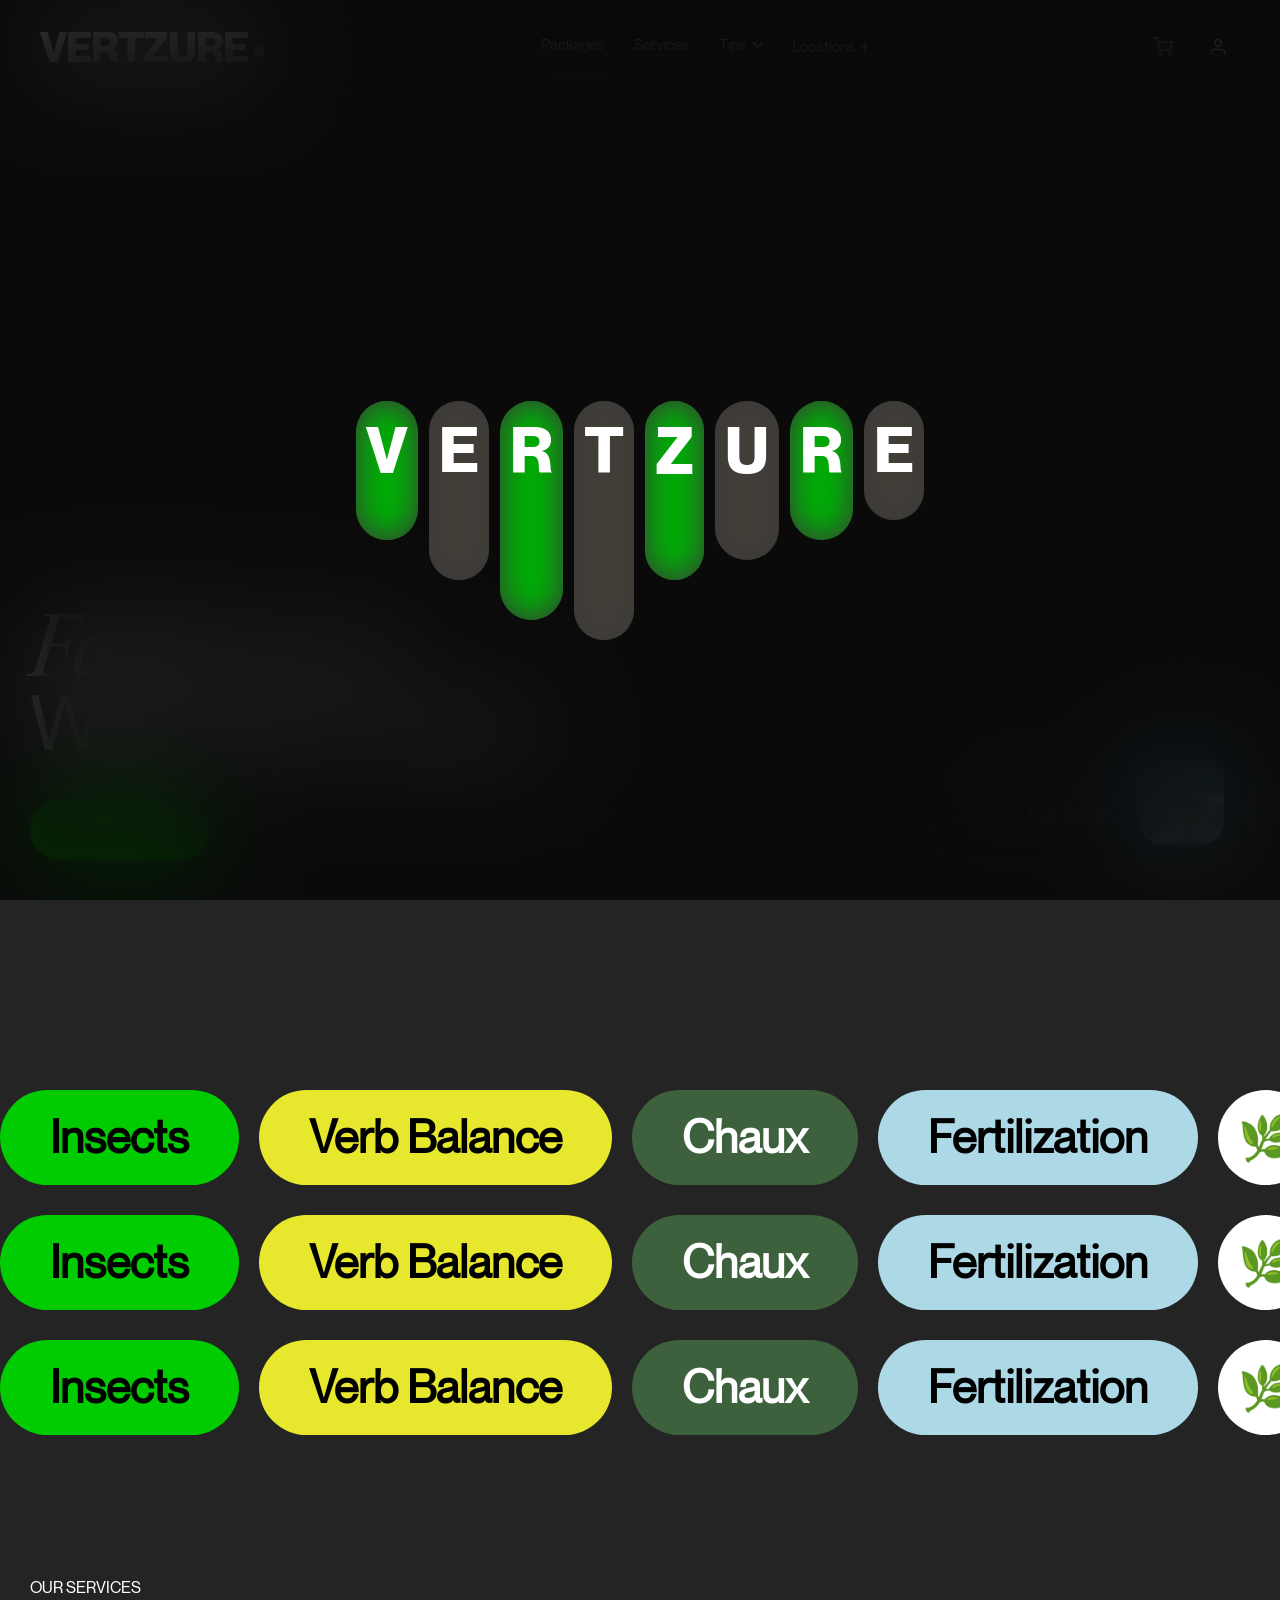
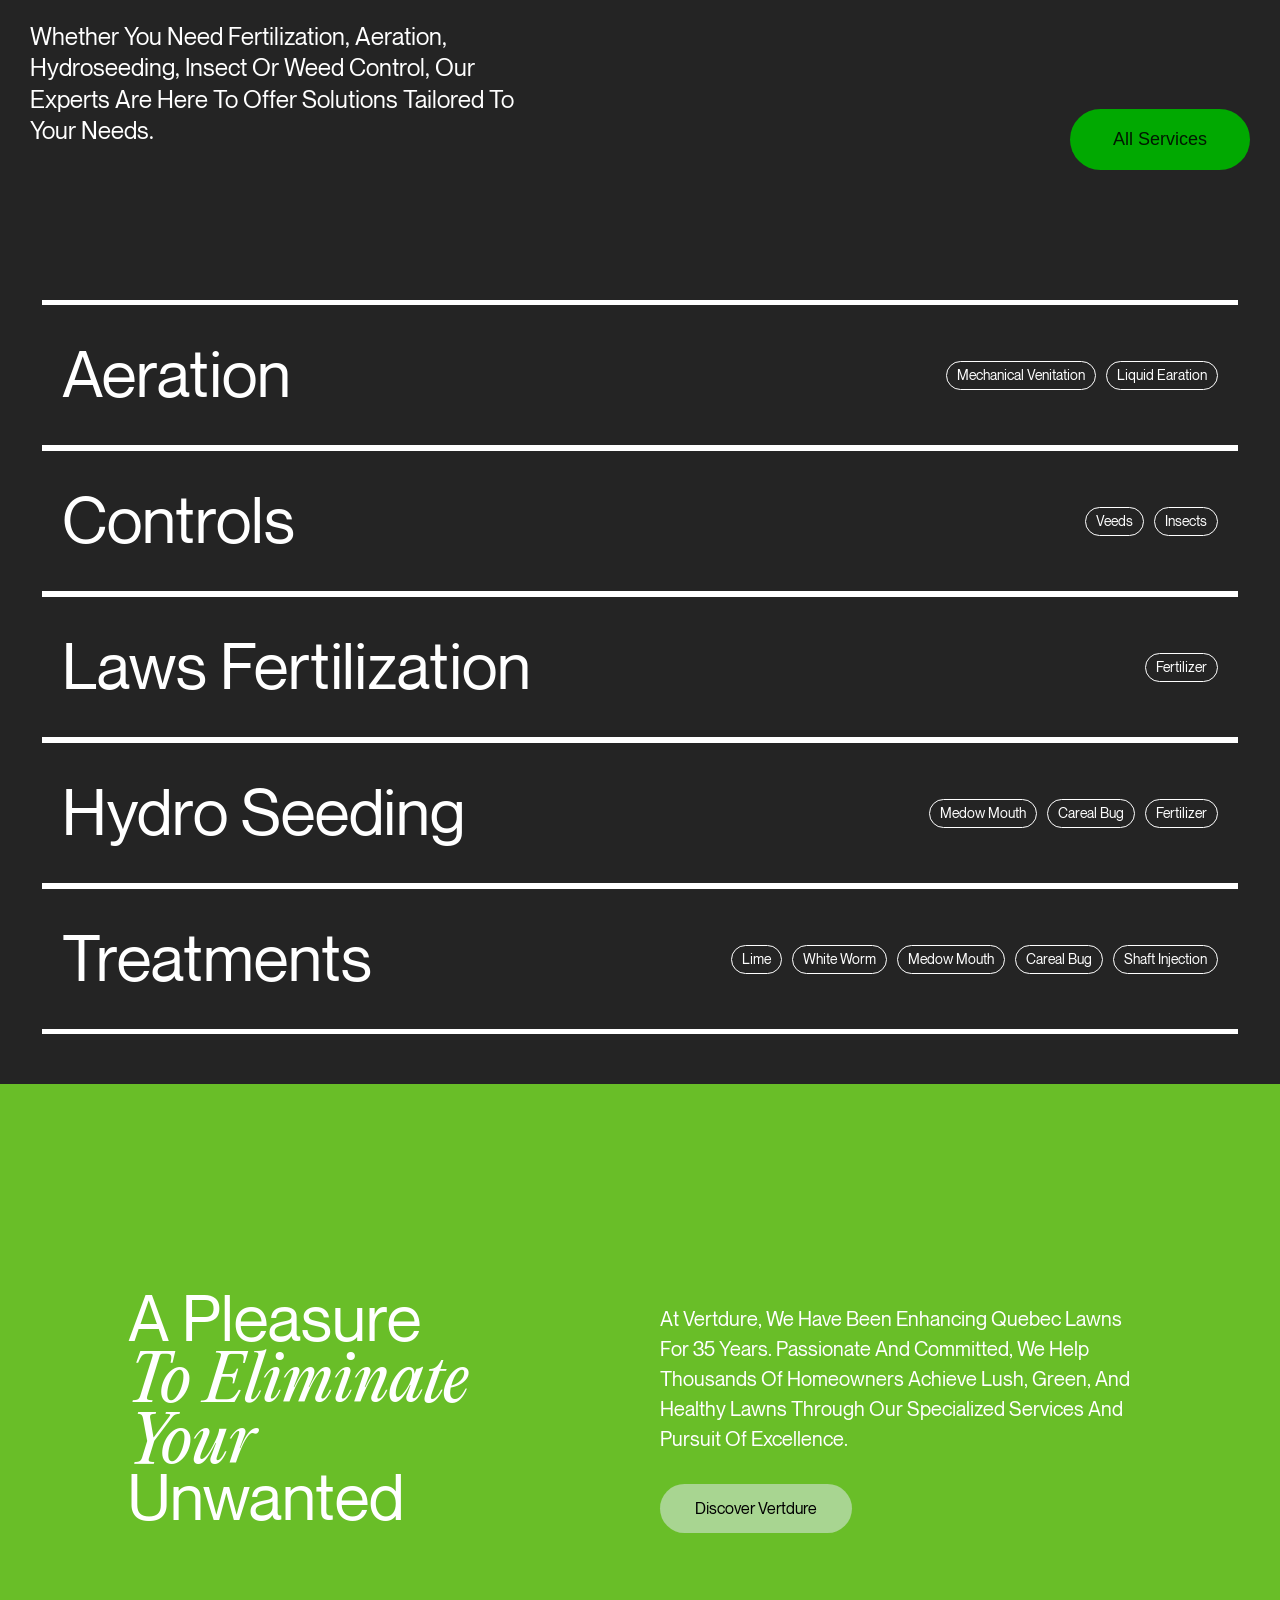
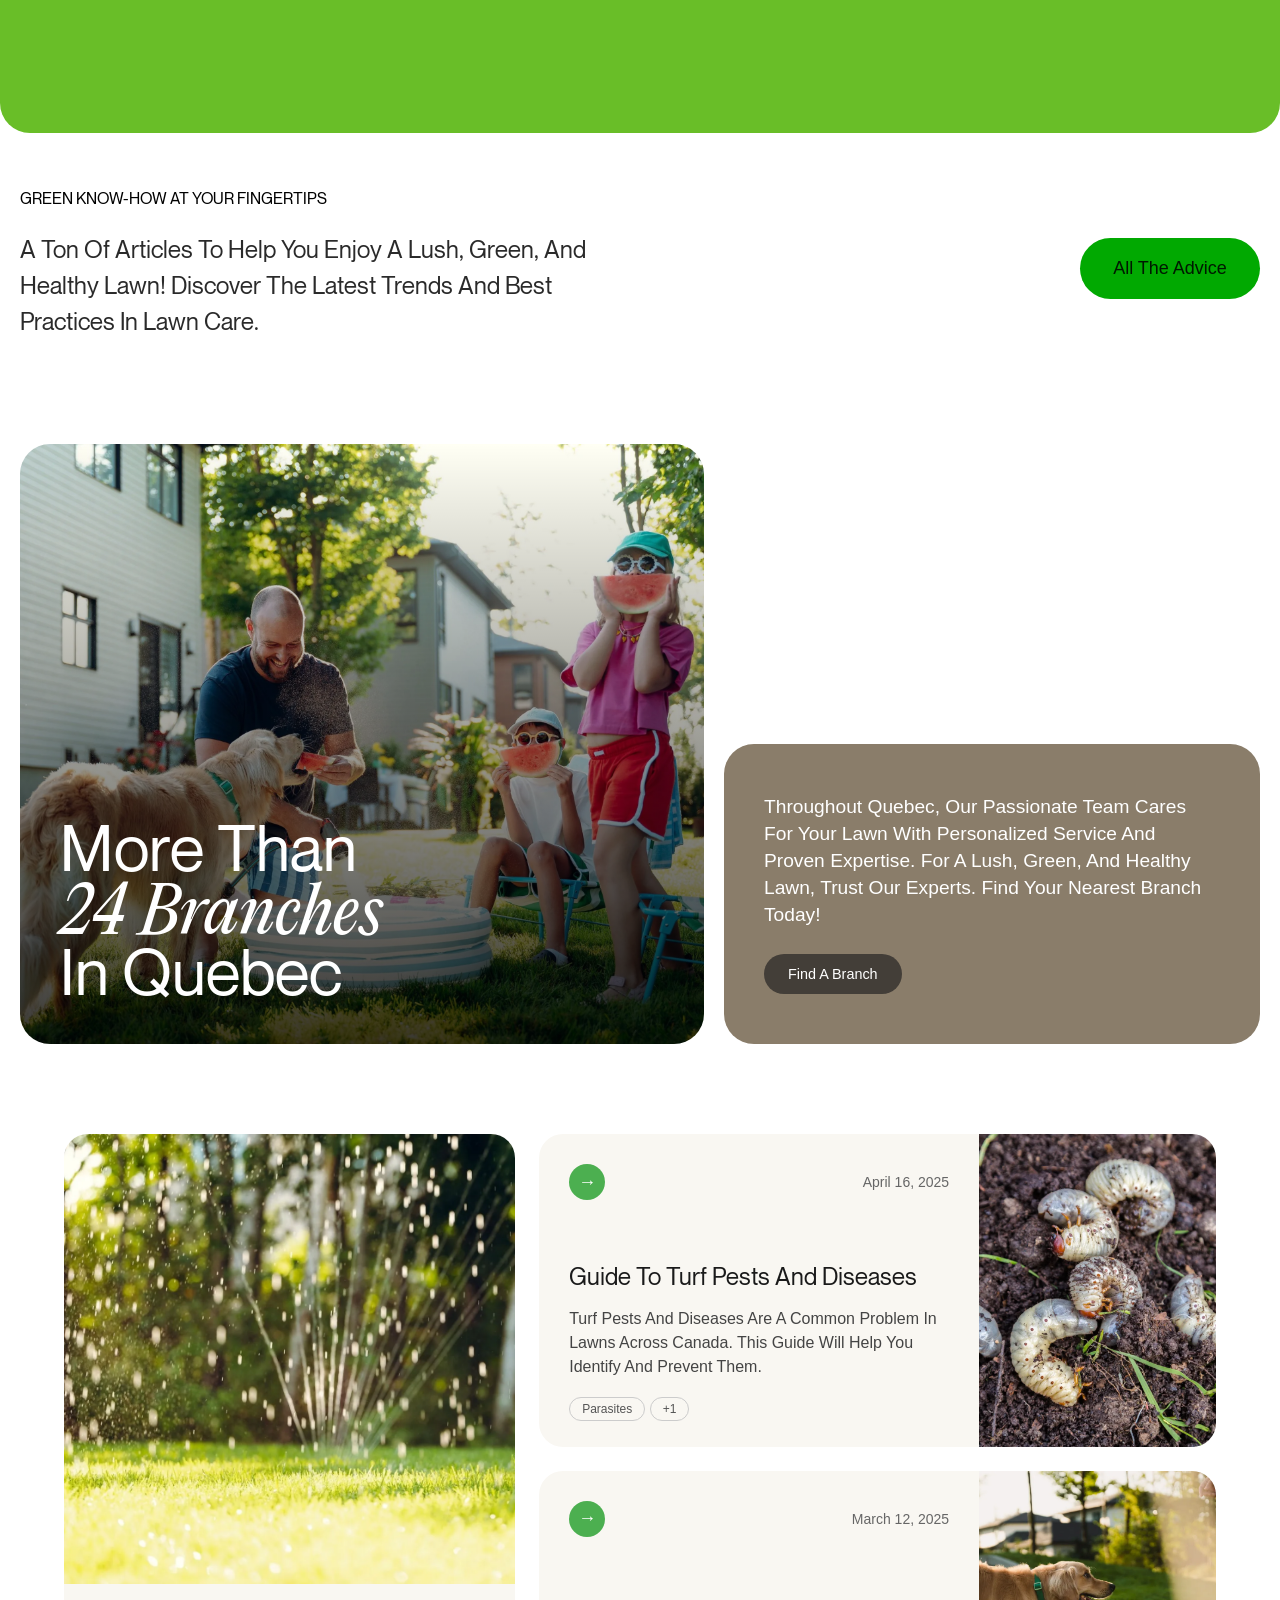
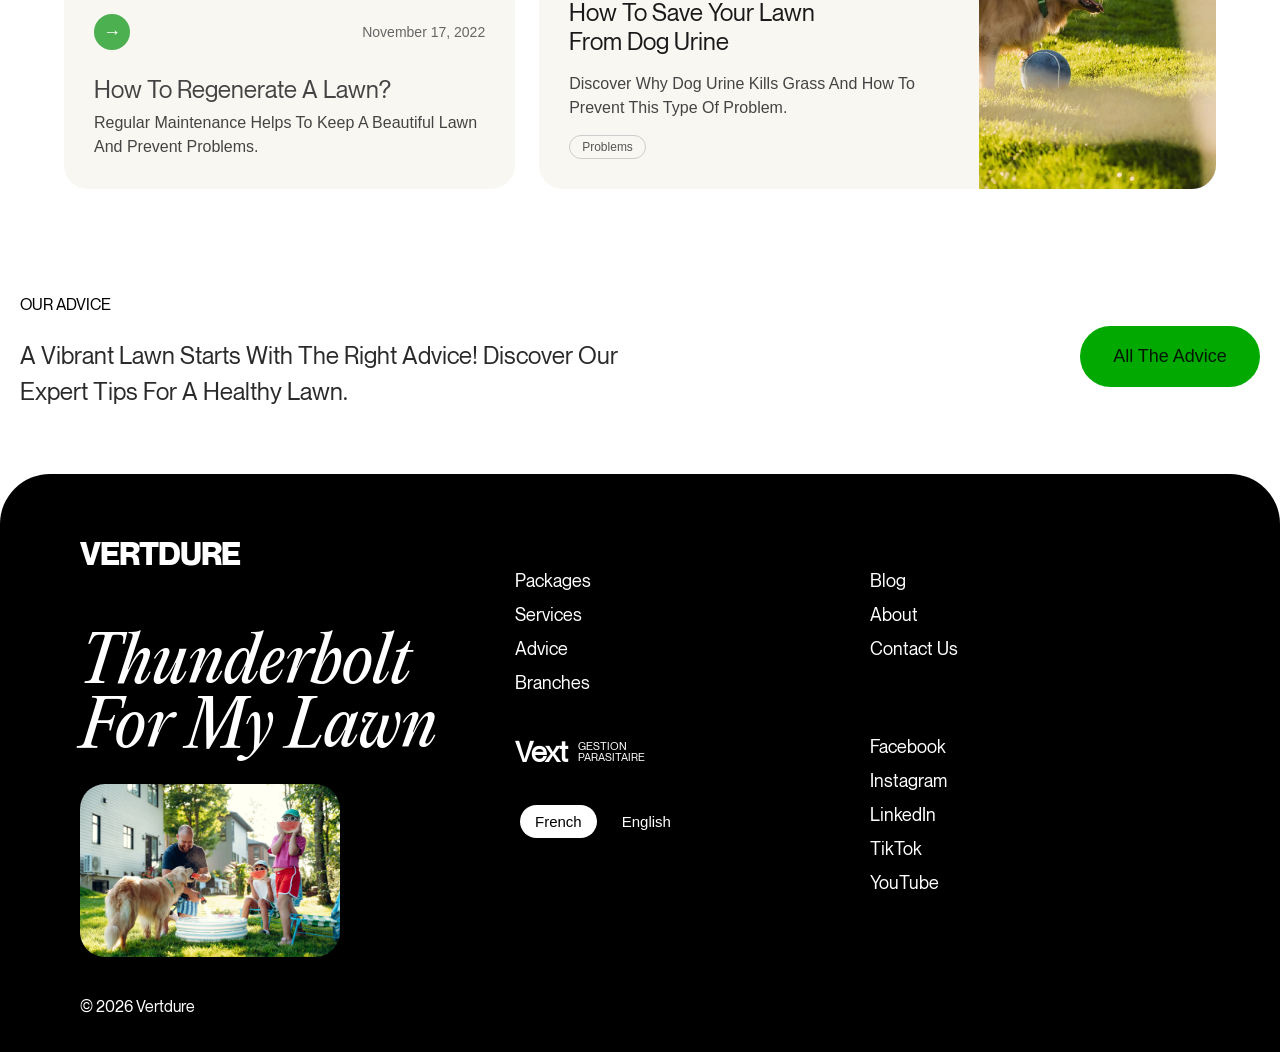
==== commit 634bbb09: "Add files via upload" ====
--- a/index.html
+++ b/index.html
@@ -12,7 +12,7 @@
 
 <body>
     <main>
-        <!-- 
+        
         <div class="intro">
             <div class="intro-container">
                 <h1>
@@ -26,7 +26,7 @@
                     <span class="ee">e</span>
                 </h1>
             </div>
-        </div> -->
+        </div>
 
         <div class="page-1">
             <nav class="navbar">
@@ -351,7 +351,7 @@
             <div class="footer-container">
 
                 <div class="footer-col brand-col">
-                    <div class="footer-logo">VERT<span class="drop">D</span>URE</div>
+                    <div class="footer-logo"><a href="index.html">VERT<span class="drop">D</span>URE</a></div>
                     <h2 class="footer-headline">Thunderbolt<br>for my lawn</h2>
                     <div class="footer-image-box">
                         <img src="Files/content/dog.webp" alt="Family enjoying lawn">
@@ -364,10 +364,10 @@
                     <div class="footer-col">
                         <nav class="footer-nav">
                             <ul>
-                                <li><a href="#">Packages</a></li>
-                                <li><a href="#">Services</a></li>
-                                <li><a href="#">Advice</a></li>
-                                <li><a href="#">Branches</a></li>
+                                <li><a href="Files/packages.html">Packages</a></li>
+                                <li><a href="Files/services.html">Services</a></li>
+                                <li><a href="Files/questions.html">Advice</a></li>
+                                <li><a href="Files/branches.html">Branches</a></li>
                             </ul>
                         </nav>
 
@@ -393,11 +393,11 @@
 
                         <nav class="social-nav">
                             <ul>
-                                <li><a href="#">Facebook</a></li>
-                                <li><a href="#">Instagram</a></li>
-                                <li><a href="#">LinkedIn</a></li>
-                                <li><a href="#">TikTok</a></li>
-                                <li><a href="#">YouTube</a></li>
+                                <li><a href="https://www.facebook.com/vertzure" target="_blank" rel="noopener noreferrer">Facebook</a></li>
+                                <li><a href="https://www.instagram.com/vertzure" target="_blank" rel="noopener noreferrer">Instagram</a></li>
+                                <li><a href="https://www.linkedin.com/company/vertzure" target="_blank" rel="noopener noreferrer">LinkedIn</a></li>
+                                <li><a href="https://www.tiktok.com/@vertzure" target="_blank" rel="noopener noreferrer">TikTok</a></li>
+                                <li><a href="https://www.youtube.com/@vertzure" target="_blank" rel="noopener noreferrer">YouTube</a></li>
                             </ul>
                         </nav>
                     </div>
@@ -413,6 +413,39 @@
       <script src="https://unpkg.com/aos@next/dist/aos.js"></script>
   <script>
     AOS.init();
+
+    
+
+let intro = document.querySelector(".intro")
+let span = document.querySelectorAll(".intro-container h1 span")
+
+if(intro){
+
+    document.body.classList.add('no-scroll');
+}
+
+setTimeout(() => {
+    intro.style.backgroundColor = "rgba(0, 0, 0, 0.7)"
+    intro.style.backdropFilter = "blur(50px)"
+    
+}, 3000)
+
+setTimeout(() => {
+    span.forEach((val) => {
+        val.style.padding = "10px"
+    })
+}, 4500)
+
+setTimeout(() => {
+    intro.style.top = "-100%"
+    document.body.classList.remove('no-scroll');
+}, 7000)
+
+setTimeout(() => {
+    intro.style.display = "none"
+}, 10000)
+
+
   </script>
 </body>
 
--- a/Files/style.css
+++ b/Files/style.css
@@ -16,6 +16,7 @@
   font-family: 'normal', sans-serif;
   text-transform: capitalize;
   overflow-x: hidden;
+  box-sizing: border-box;
 }
 
 /* Make box-sizing predictable and ensure media scale */
@@ -129,6 +130,10 @@
 .icon-i {
   width: 20px;
   height: 20px;
+}
+.page-1{
+   width: 100%;
+    height: 110vh;
 }
 
 .page-1 video{
@@ -667,6 +672,10 @@
   margin-bottom: 40px;
   font-family: 'bold';
 }
+.footer-logo a{
+  color: white;
+  text-decoration: none;
+}
 
 .footer-headline {
   font-family: 'Italic', serif; /* Or any elegant serif */
@@ -960,7 +969,7 @@
   border-radius: 50px;
 }
 .intro-container h1 .e{
-  animation: intro 4.5s;
+  animation: intro 4s;
   background-color: #433e38;
   padding: 10px;
   padding-bottom: 90px;
@@ -1030,3 +1039,5 @@
   overflow: hidden;
   height: 100vh; 
 }
+
+
--- a/Files/responsive.css
+++ b/Files/responsive.css
@@ -258,6 +258,9 @@
     .package-card .package-overlay{
     width: 80%;
 }
+#main{
+    height: 50vh;
+}
 }
 
 /* ============ LARGE DESKTOP (1200px and below) ============ */
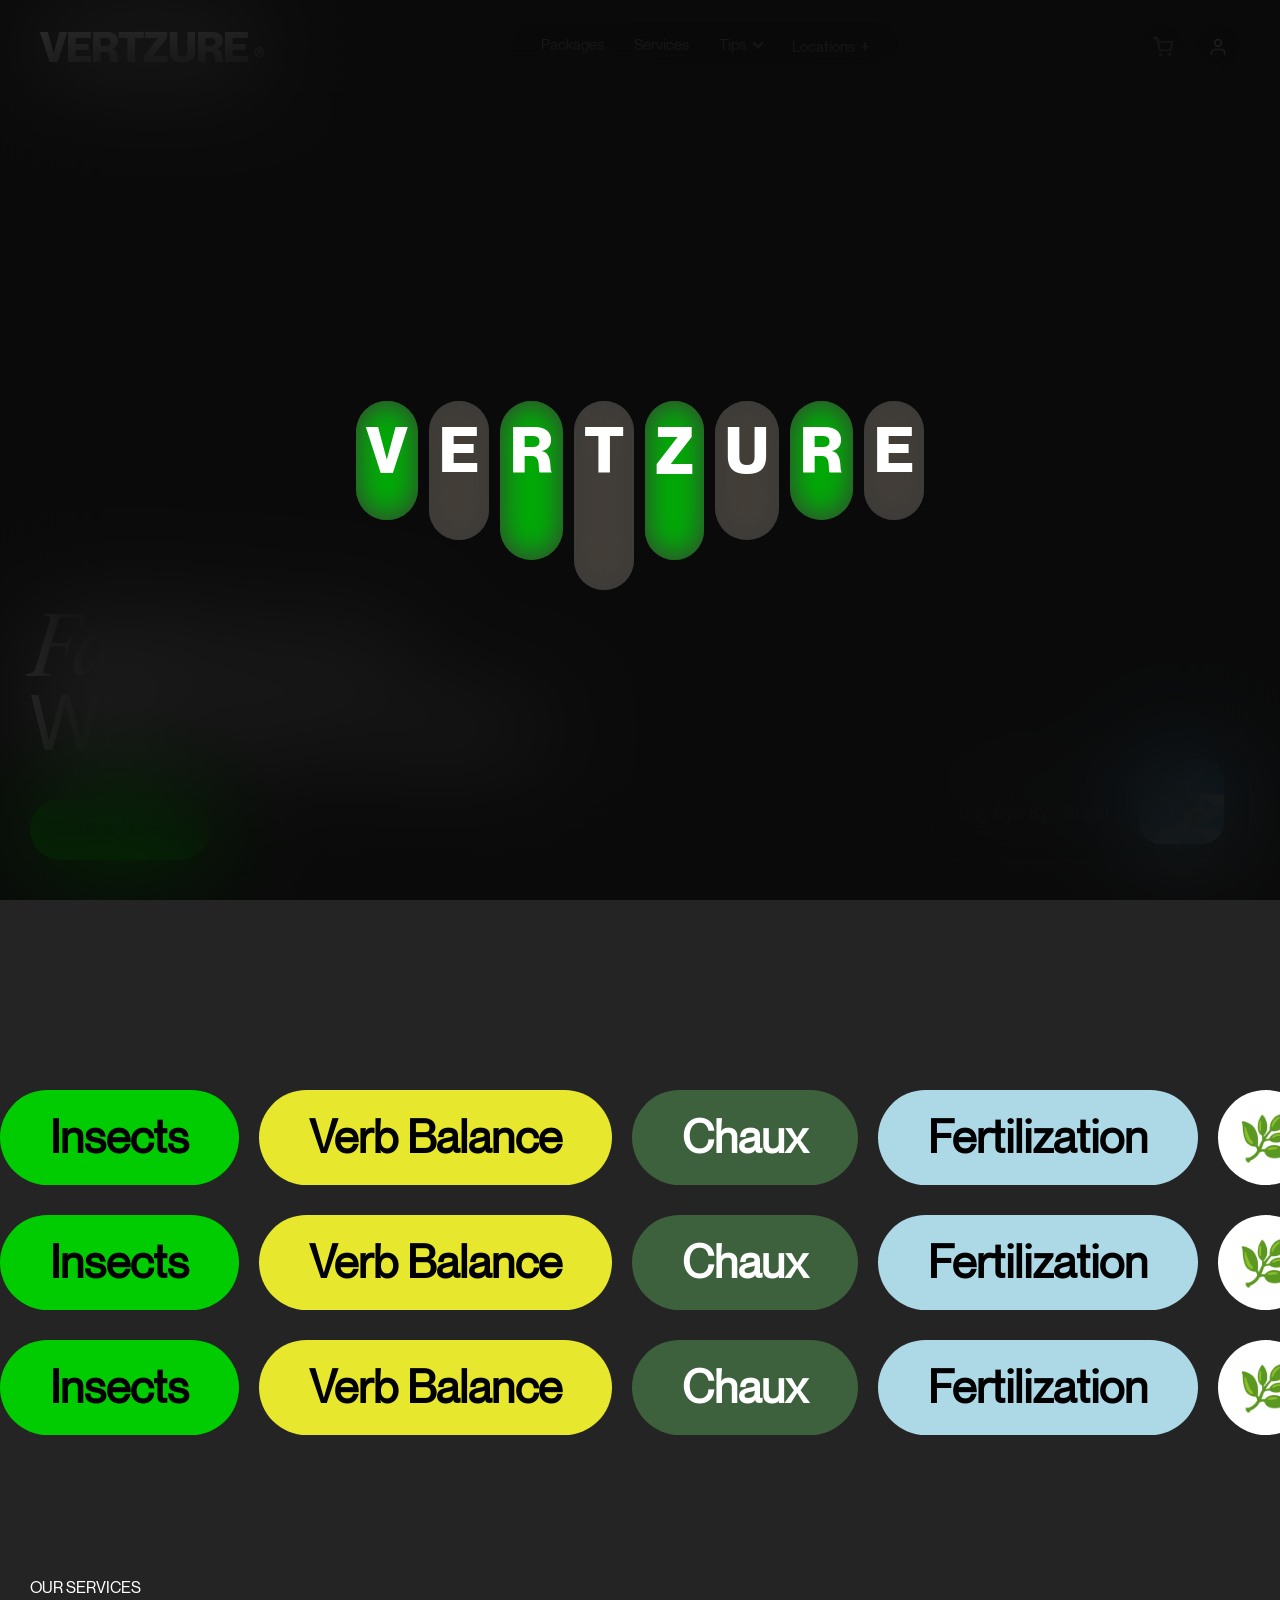
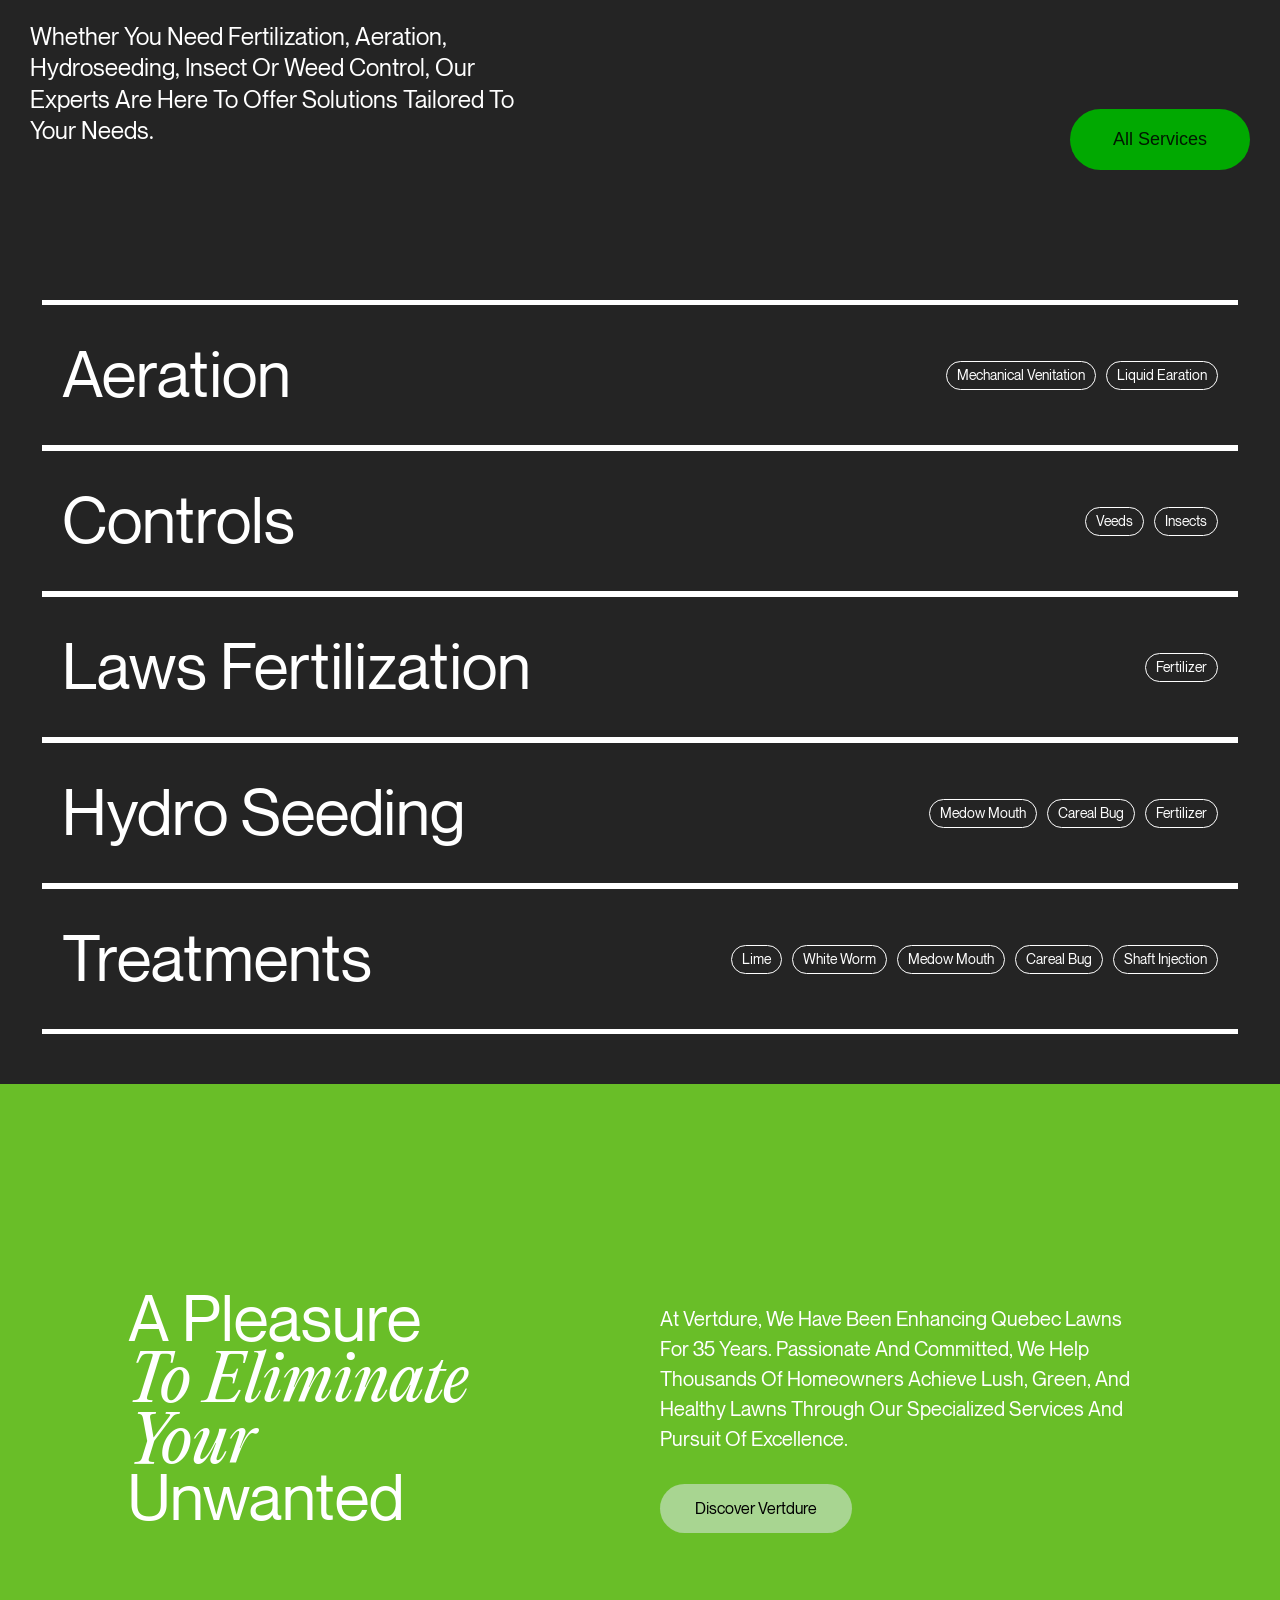
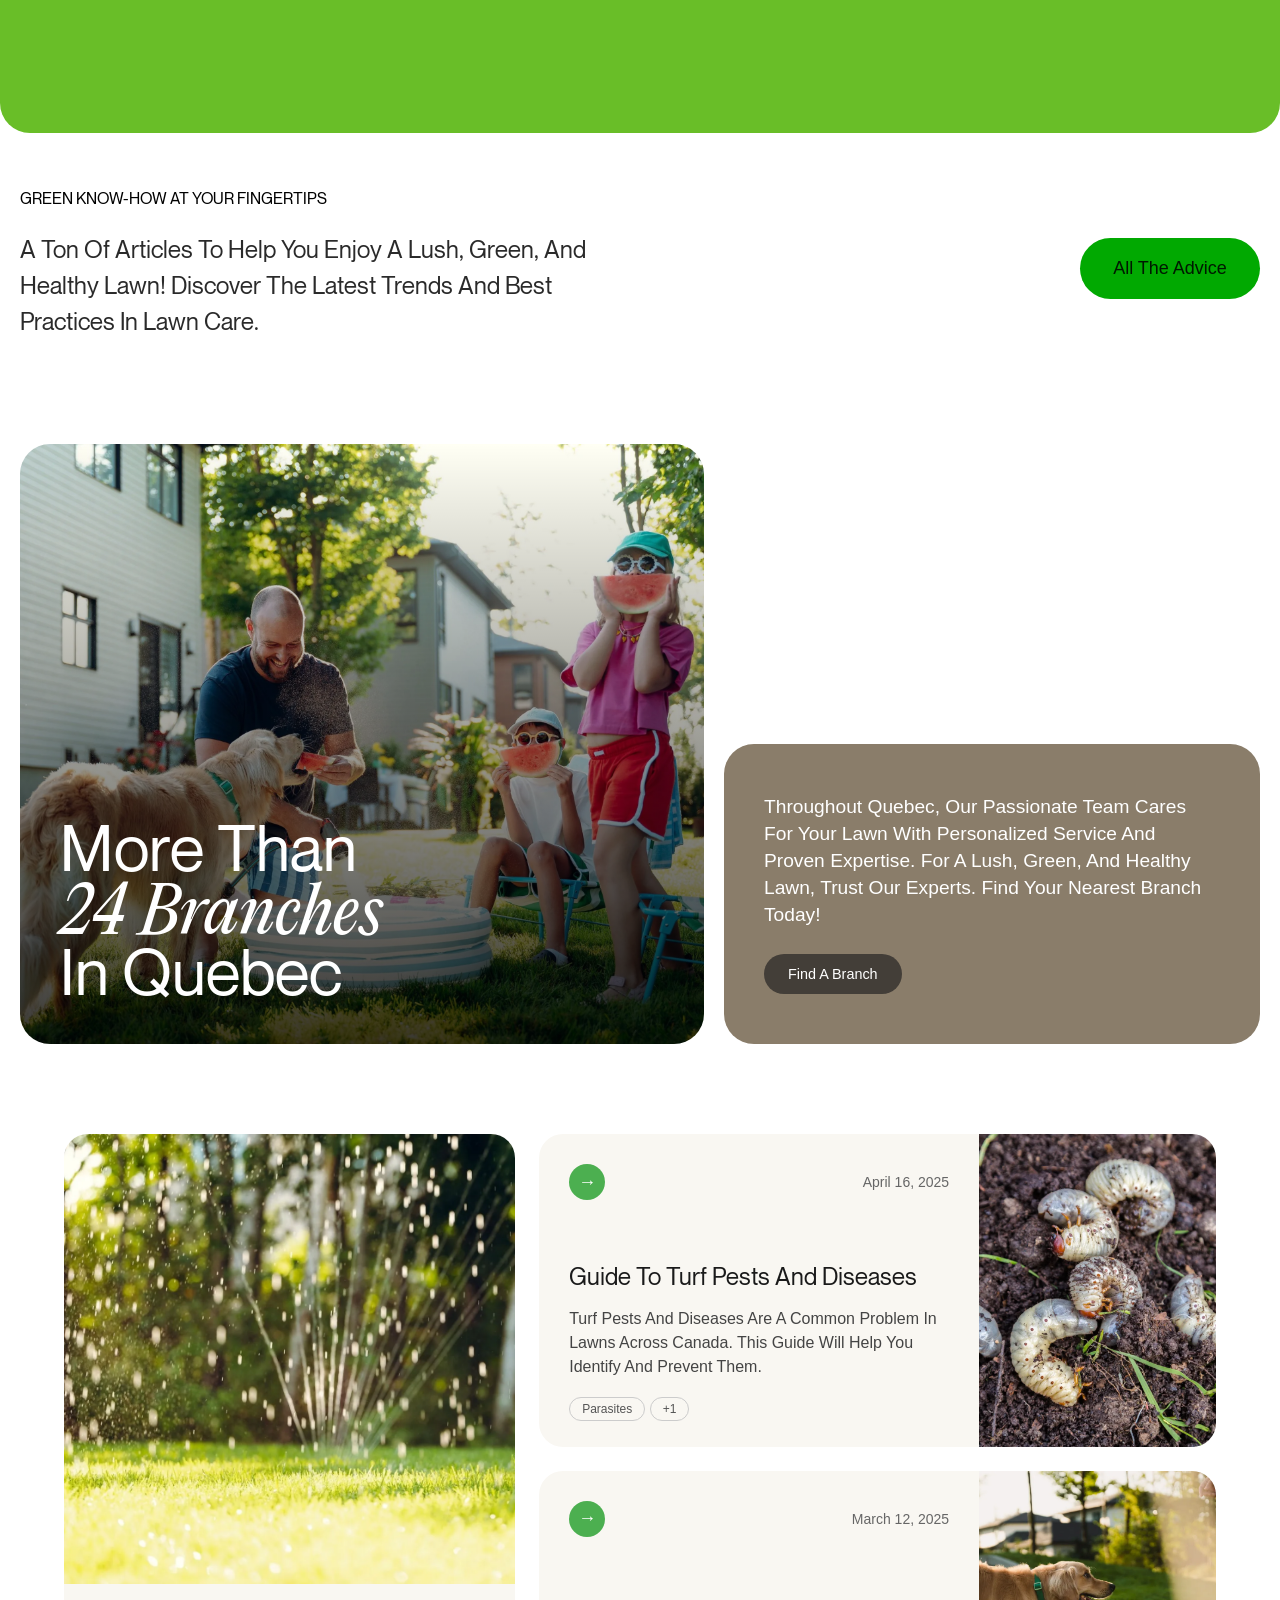
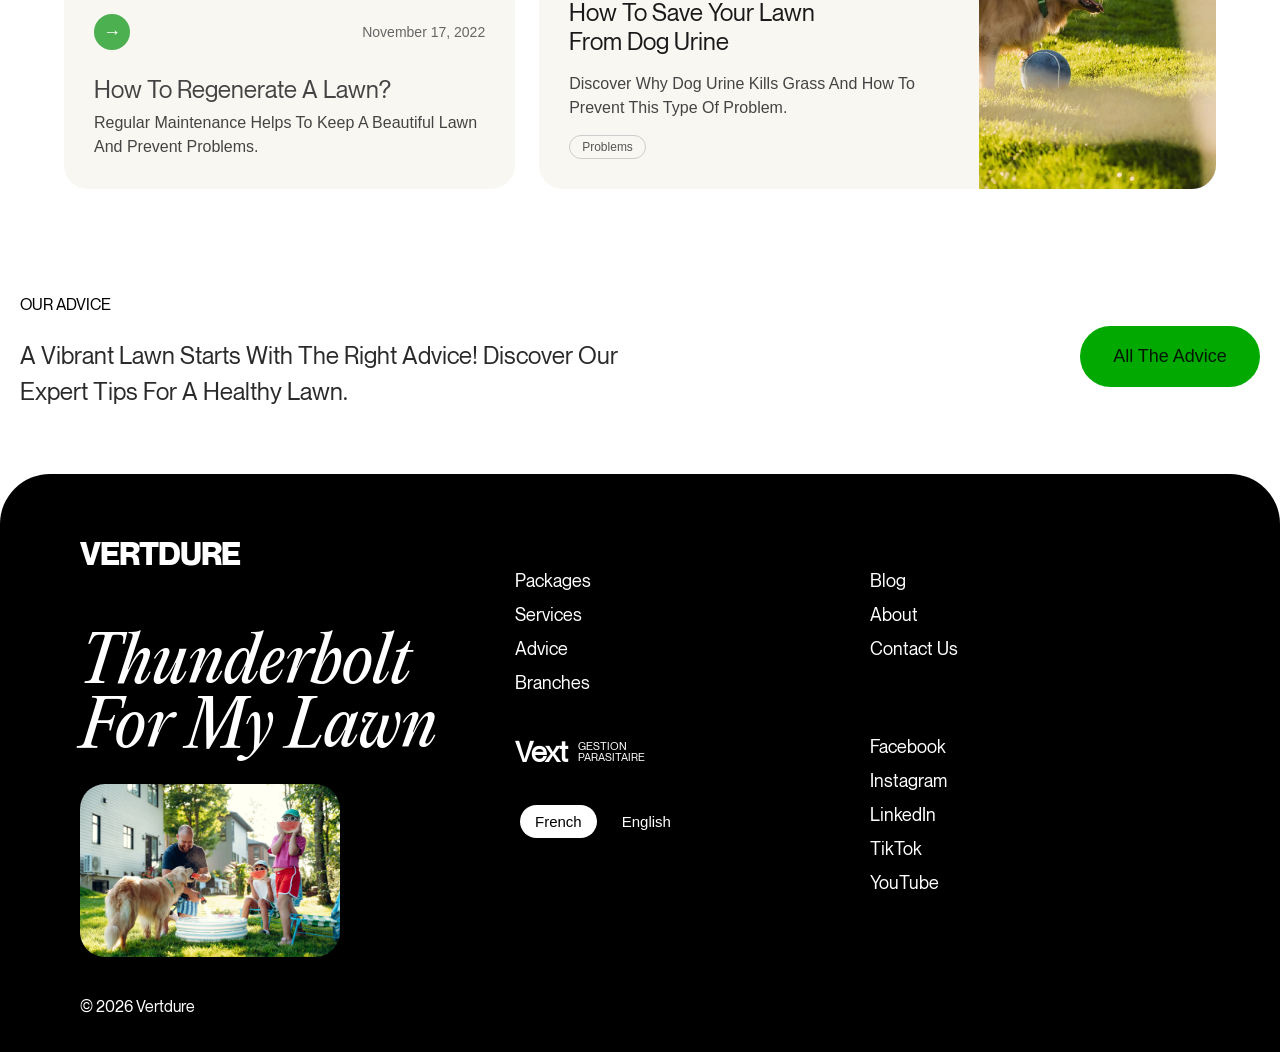
==== commit f89633a2: "Add files via upload" ====
--- a/index.html
+++ b/index.html
@@ -413,39 +413,6 @@
       <script src="https://unpkg.com/aos@next/dist/aos.js"></script>
   <script>
     AOS.init();
-
-    
-
-let intro = document.querySelector(".intro")
-let span = document.querySelectorAll(".intro-container h1 span")
-
-if(intro){
-
-    document.body.classList.add('no-scroll');
-}
-
-setTimeout(() => {
-    intro.style.backgroundColor = "rgba(0, 0, 0, 0.7)"
-    intro.style.backdropFilter = "blur(50px)"
-    
-}, 3000)
-
-setTimeout(() => {
-    span.forEach((val) => {
-        val.style.padding = "10px"
-    })
-}, 4500)
-
-setTimeout(() => {
-    intro.style.top = "-100%"
-    document.body.classList.remove('no-scroll');
-}, 7000)
-
-setTimeout(() => {
-    intro.style.display = "none"
-}, 10000)
-
-
   </script>
 </body>
 
--- a/Files/style.css
+++ b/Files/style.css
@@ -965,49 +965,49 @@
   animation: intro 3s;
   background-color: #00ac06;
   padding: 10px;
-  padding-bottom: 50px;
+  padding-bottom: 30px;
   border-radius: 50px;
 }
 .intro-container h1 .e{
   animation: intro 4s;
   background-color: #433e38;
   padding: 10px;
-  padding-bottom: 90px;
+  padding-bottom: 50px;
   border-radius: 50px;
 }
 .intro-container h1 .r{
   animation: intro 4s;
   background-color: #00ac06;
   padding: 10px;
-  padding-bottom: 130px;
+  padding-bottom: 70px;
   border-radius: 50px;
 }
 .intro-container h1 .t{
   animation: intro 3.5s;
  background-color: #433e38;
   padding: 10px;
-  padding-bottom: 150px;
+  padding-bottom: 100px;
   border-radius: 50px;
 }
 .intro-container h1 .z{
   animation: intro 3s;
  background-color: #00ac06;
   padding: 10px;
-  padding-bottom: 90px;
+  padding-bottom: 70px;
   border-radius: 50px;
 }
 .intro-container h1 .u{
   animation: intro 2.5s;
 background-color: #433e38;
   padding: 10px;
-  padding-bottom: 70px;
+  padding-bottom: 50px;
   border-radius: 50px;
 }
 .intro-container h1 .rr{
   animation: intro 2s;
  background-color: #00ac06;
   padding: 10px;
-  padding-bottom: 50px;
+  padding-bottom: 30px;
   border-radius: 50px;
 }
 .intro-container h1 .ee{
